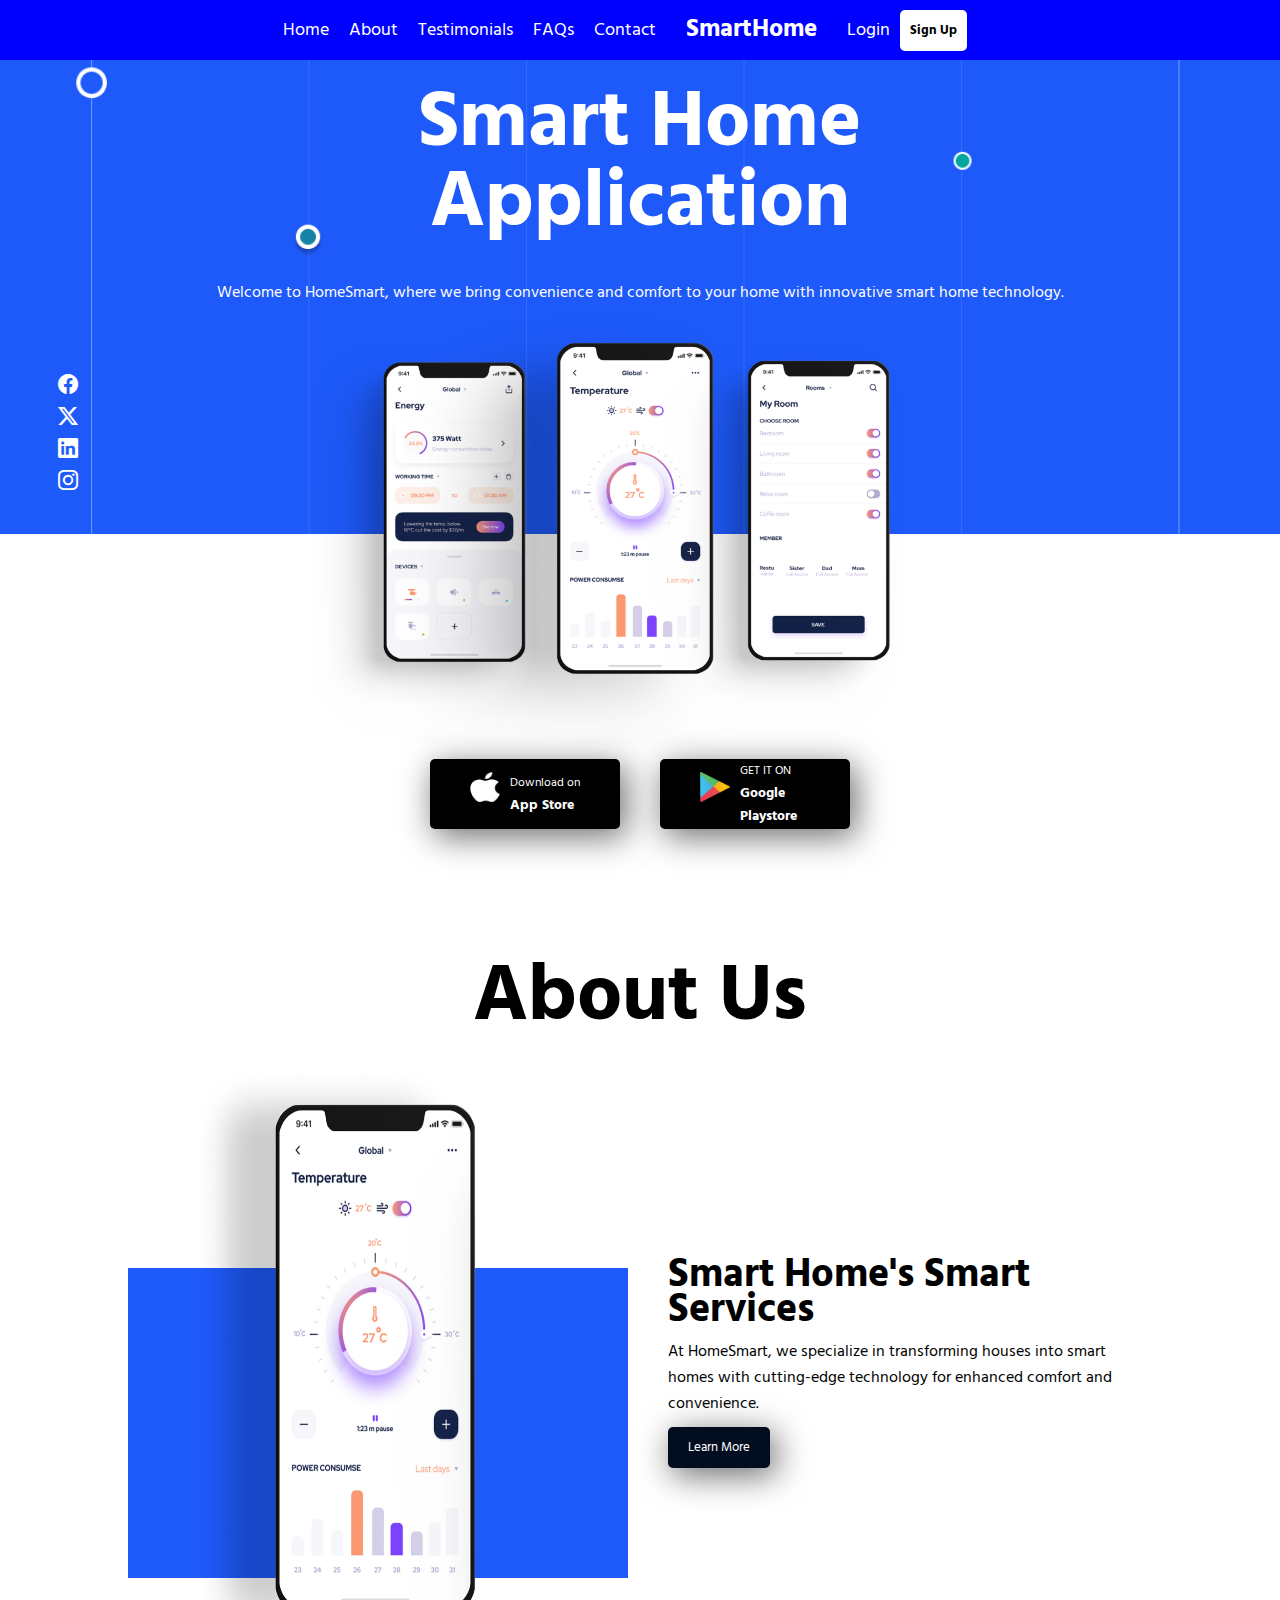
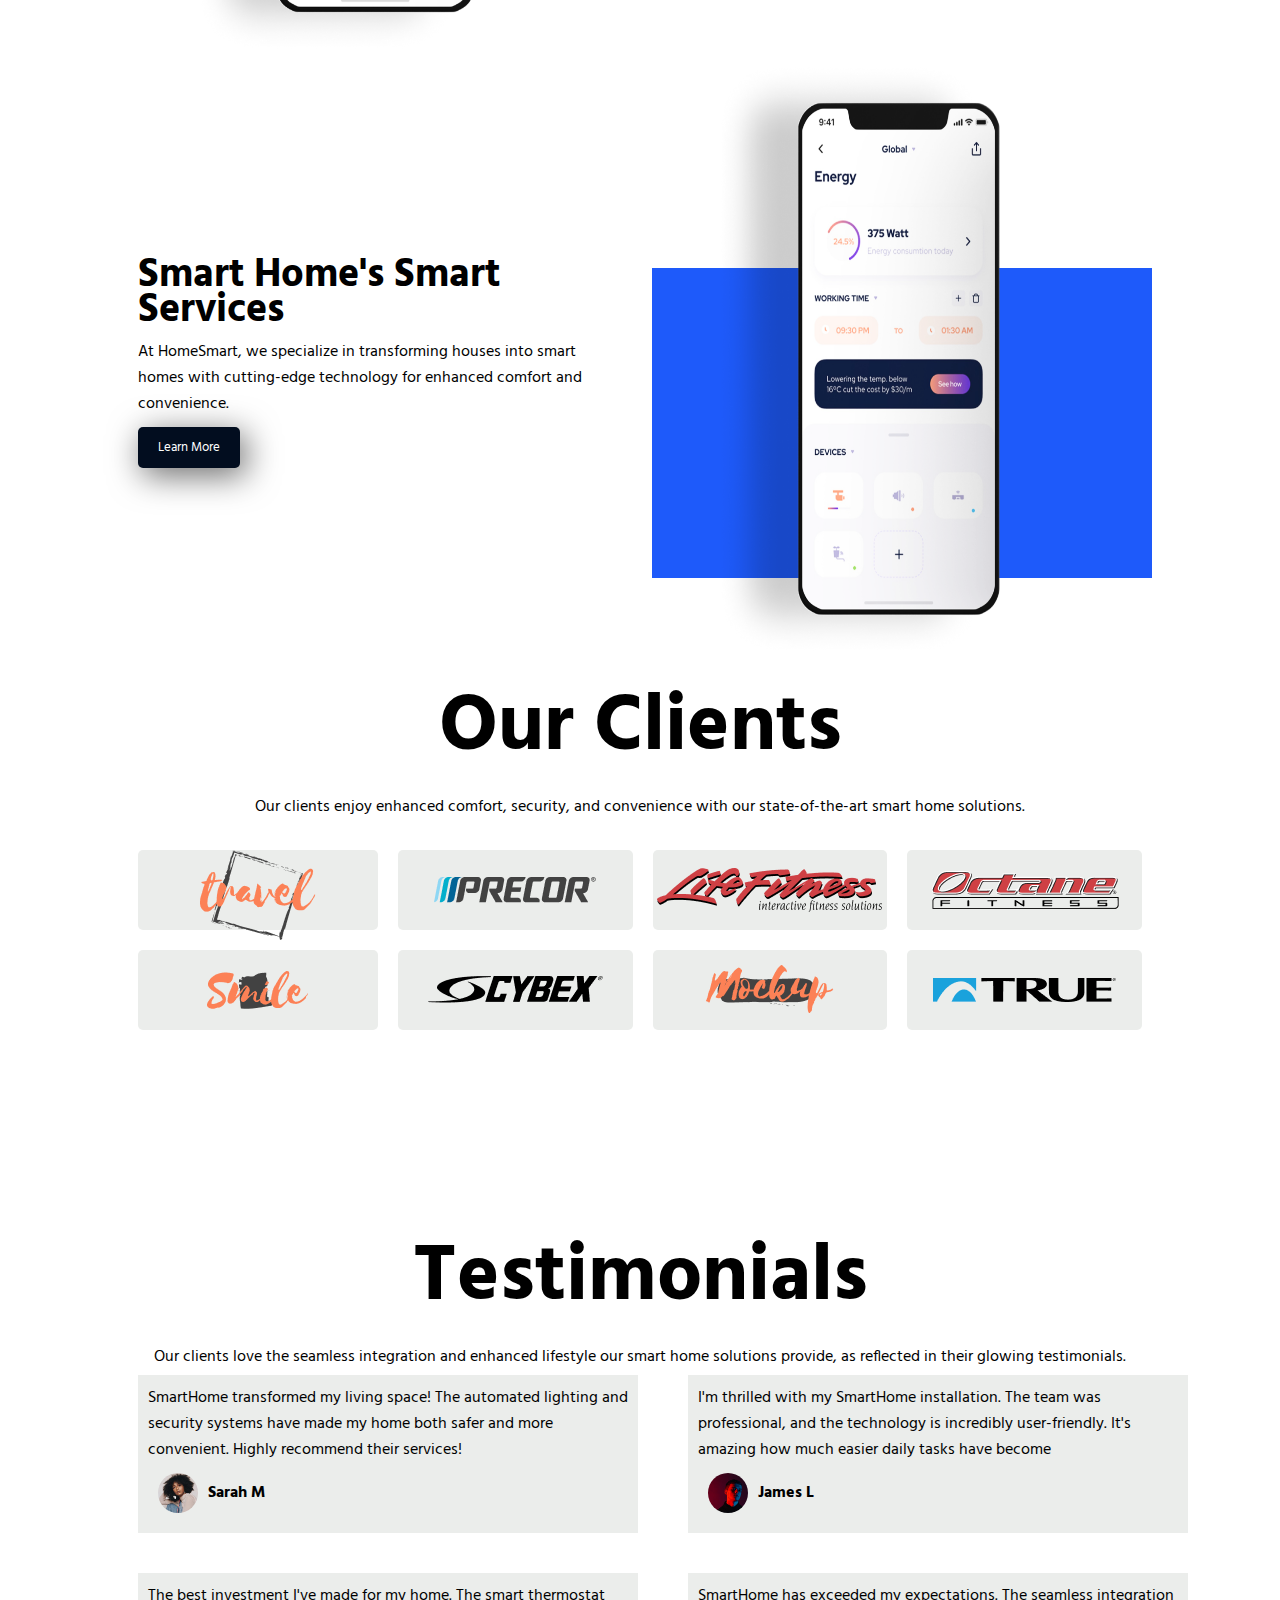
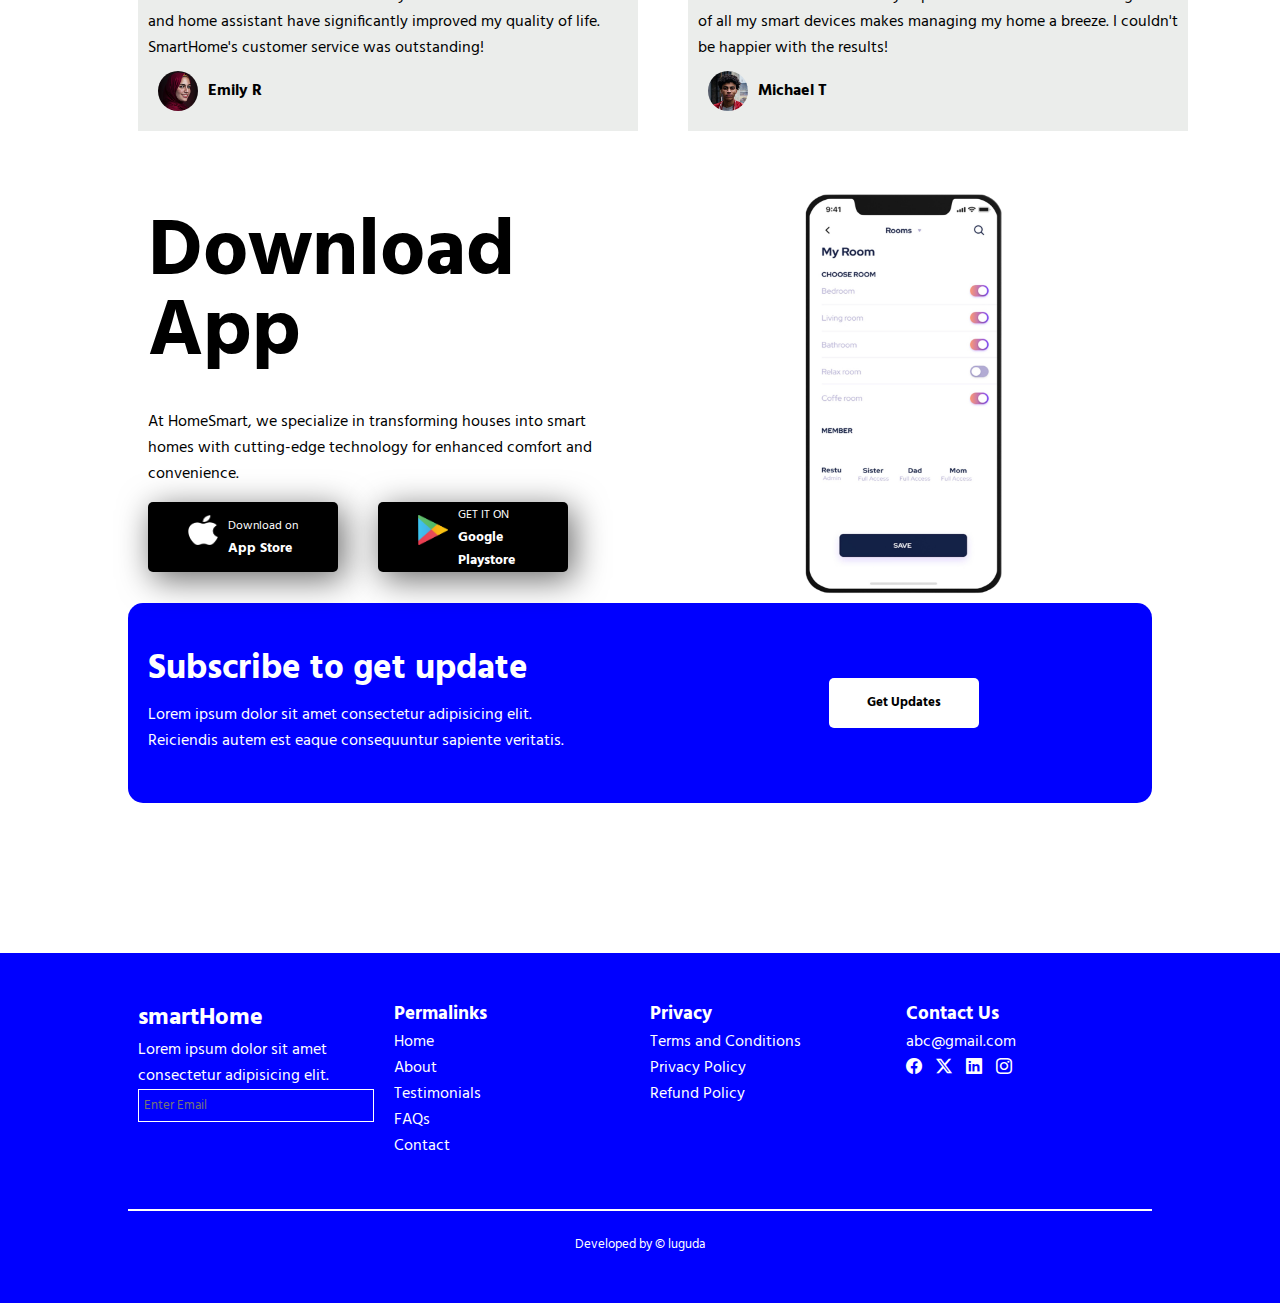
==== index.html @ dedcfe0e "A smartHome Website isn't responsive" ====
<!DOCTYPE html>
<html lang="en">
<head>
    <meta charset="UTF-8">
    <meta name="viewport" content="width=device-width, initial-scale=1.0">
    <title>smartHome</title>
    <!--CSS STYLE SHEET-->
    <link rel="stylesheet" href="styles.css">
    <!--GOOGLE FONTS-->
    <link rel="preconnect" href="https://fonts.googleapis.com">
    <link rel="preconnect" href="https://fonts.gstatic.com" crossorigin>
    <link href="https://fonts.googleapis.com/css2?family=Hind:wght@300;400;500;600;700&family=Open+Sans:ital,wght@0,300..800;1,300..800&family=Roboto:ital,wght@0,100;0,300;0,400;0,500;0,700;0,900;1,100;1,300;1,400;1,500;1,700;1,900&family=Rubik:ital,wght@0,300..900;1,300..900&display=swap" rel="stylesheet">
    <!--========== BOOSTRAP ICONS ===-->
    <link rel="stylesheet" href="https://cdn.jsdelivr.net/npm/bootstrap-icons@1.11.3/font/bootstrap-icons.min.css">
    <!-- =========== RESPONSIVE CSS STYLES =====================-->
    <link rel="stylesheet" href="responsive.css">
</head>
<body>
    <!--==================== NAVBAR =====================================-->
    <nav>
        <div class="nav-link container">
            <ul class="nav_links">
                <li><a href="#home">Home</a></li>
                <li><a href="#about">About</a></li>
                <li><a href="#testimonial">Testimonials</a></li>
                <li><a href="#">FAQs</a></li>
                <li><a href="#">Contact</a></li>
            </ul>
            <div class="logo">
                <a href="">smartHome</a>
            </div>
            <div class="nav_aside">
                <a href="">Login</a>
                <button class="btn btn_white">
                    <a href="">Sign Up</a>
                </button>
            </div>
        </div>
    </nav>

    <!--==================== HERO SECTION =====================================-->

    <section class="hero_section" id="home">
        <div class="container">
            <h1>Smart Home <span>Application</span></h1>
            <p>Welcome to HomeSmart, where we bring convenience and comfort to your home with innovative smart home technology.</p>
            <div class="hero_image">
                <img src="images/hero.png" alt="">
            </div>
            <div class="cta">
                <a href="https://www.apple.com/store" class="btn btn-primary" target="_blank">
                    <div class="logo">
                        <img src="images/Apple-logo.png" alt="">
                    </div>
                    <span>
                        <small>Download on</small>
                        <h4>App Store</h4>
                    </span>
                </a>
                <a href="https://play.google.com/store/games?hl=en&gl=US&pli=1" class="btn btn-primary">
                    <div class="logo">
                        <img src="images/google playstore.png" alt="">
                    </div>
                    <span>
                        <small>GET IT ON</small>
                        <h4>Google Playstore</h4>
                    </span>
                </a>
            </div>
            <div class="hero_socials">
                <a href="https://www.facebook.com/" target="_blank"><i class="bi bi-facebook" ></i></a>
                <a href="https://www.twitter.com/" target="_blank"><i class="bi bi-twitter-x"></i></a>
                <a href="https://www.linkedin.com/" target="_blank"><i class="bi bi-linkedin"></i></a>
                <a href="https://www.instagram.com/" target="_blank"><i class="bi bi-instagram"></i></a>
            </div>
        </div>
    </section>

    <!--==================== ABOUT US =====================================-->

    <section class="about_section" id="about">
        <div class="container">
            <h2 class="header">about us</h2>
            <div class="grid_col-2">
                <img src="images/about1.png" alt="">
                <div class="grid-content">
                    <h3 class="sub_header">Smart Home's Smart Services</h3>
                    <p>At HomeSmart, we specialize in transforming houses into smart homes with cutting-edge technology for enhanced comfort and convenience.</p>
                    <button class="btn btn_dark">
                        <a href="">Learn More</a>
                    </button>
                </div>
            </div>

            <div class="grid_col-2">
                <div class="grid-content">
                    <h3 class="sub_header">Smart Home's Smart Services</h3>
                    <p>At HomeSmart, we specialize in transforming houses into smart homes with cutting-edge technology for enhanced comfort and convenience.</p>
                    <button class="btn btn_dark">
                        <a href="">Learn More</a>
                    </button>
                </div>
                <img src="images/about2.png" alt="">
            </div>
        </div>
    </section>
    <section class="clients container">
        <h2 class="header">our clients</h2>
        <p>
            Our clients enjoy enhanced comfort, security, and convenience with our state-of-the-art smart home solutions.
        </p>
        <div class="grid-col-4">
            <div><img src="images/client1.png" alt=""></div>
            <div><img src="images/client2.png" alt=""></div>
            <div><img src="images/client3.png" alt=""></div>
            <div><img src="images/client4.png" alt=""></div>
            <div><img src="images/client5.png" alt=""></div>
            <div><img src="images/client6.png" alt=""></div>
            <div><img src="images/client7.png" alt=""></div>
            <div><img src="images/client8.png" alt=""></div>
        </div>
    </section>

    <!--==================== TESTIMONIALS =====================================-->

    <section class="testimonials container" id="testimonial">
        <h2 class="header">testimonials</h2>
        <p>Our clients love the seamless integration and enhanced lifestyle our smart home solutions provide, as reflected in their glowing testimonials.
        </p>
        <div class="grid_col-2">
            <div class="customer_testimony">
                <p>SmartHome transformed my living space! The automated lighting and security systems have made my home both safer and more convenient. Highly recommend their services!</p>
                <div class="customer_profile">
                    <img src="images/avatar1.jpg" alt="" class="avatar">
                    <p>Sarah M</p>
                </div>
            </div>
            <div class="customer_testimony">
                <p>I'm thrilled with my SmartHome installation. The team was professional, and the technology is incredibly user-friendly. It's amazing how much easier daily tasks have become</p>
                <div class="customer_profile">
                    <img src="images/avatar2.jpg" alt="" class="avatar">
                    <p>James L</p>
                </div>
            </div>
            <div class="customer_testimony">
                <p>The best investment I've made for my home. The smart thermostat and home assistant have significantly improved my quality of life. SmartHome's customer service was outstanding!</p>
                <div class="customer_profile">
                    <img src="images/avatar4.jpg" alt="" class="avatar">
                    <p>Emily R</p>
                </div>
            </div>
            <div class="customer_testimony">
                <p>SmartHome has exceeded my expectations. The seamless integration of all my smart devices makes managing my home a breeze. I couldn't be happier with the results!</p>
                <div class="customer_profile">
                    <img src="images/avatar3.jpg" alt="" class="avatar">
                    <p>Michael T</p>
                </div>
            </div>
        </div>
    </section>

    <!--==================== DOWNLOADS SECTION =====================================-->

    <section class="downloads container">
        <div class="grid_col-2">
            <div class="grid-content">
                <h3 class="header">Download App</h3>
                <p>At HomeSmart, we specialize in transforming houses into smart homes with cutting-edge technology for enhanced comfort and convenience.</p>
                <div class="cta">
                    <a href="https://www.apple.com/store" class="btn btn-primary" target="_blank">
                        <div class="logo">
                            <img src="images/Apple-logo.png" alt="">
                        </div>
                        <span>
                            <small>Download on</small>
                            <h4>App Store</h4>
                        </span>
                    </a>
                    <a href="https://play.google.com/store/games?hl=en&gl=US&pli=1" class="btn btn-primary">
                        <div class="logo">
                            <img src="images/google playstore.png" alt="">
                        </div>
                        <span>
                            <small>GET IT ON</small>
                            <h4>Google Playstore</h4>
                        </span>
                    </a>
                </div>
            </div>
            <div class="downloads_img">
                <img src="images/app3.png" alt="">
            </div>
        </div>
    </section>

    <!--==================== EMAIL SUBSCRIBE =====================================-->

    <section class="subscribe container">
        <div class="grid_col-2">
            <div class="sub_content">
                <h2 class="sub_header">Subscribe to get update</h2>
                <p>Lorem ipsum dolor sit amet consectetur adipisicing elit. Reiciendis autem est eaque consequuntur sapiente veritatis.</p>
            </div>
            <button class="btn btn_white">
                <a href="">Get Updates</a>
            </button>
        </div>
    </section>

    <!--==================== FOOTER =====================================-->

    <footer>
        <div class="footer container">
            <div class="grid_col-4">
                <div class="cols">
                    <h2>smartHome</h2>
                    <p>Lorem ipsum dolor sit amet consectetur adipisicing elit.
                    </p>
                    <input type="text" name="Email" id="email" placeholder="Enter Email">
                </div>
                <div class="cols">
                    <h3>Permalinks</h3>
                    <ul>
                        <li><a href="#home">Home</a></li>
                        <li><a href="#about">About</a></li>
                        <li><a href="#testimonial">Testimonials</a></li>
                        <li><a href="#faq">FAQs</a></li>
                        <li><a href="#">Contact</a></li>
                    </ul>
                </div>
                <div class="cols">
                    <h3>Privacy</h3>
                    <ul>
                        <li><a href="#">Terms and Conditions</a></li>
                        <li><a href="#">Privacy Policy</a></li>
                        <li><a href="#">Refund Policy</a></li>
                    </ul>
                </div>
                <div class="cols cols_4">
                    <h3>Contact Us</h3>
                    <p><a href="">abc@gmail.com</a></p>
                    <div class="socials">
                        <a href="https://www.facebook.com/" target="_blank"><i class="bi bi-facebook" ></i></a>
                        <a href="https://www.twitter.com/" target="_blank"><i class="bi bi-twitter-x"></i></a>
                        <a href="https://www.linkedin.com/" target="_blank"><i class="bi bi-linkedin"></i></a>
                        <a href="https://www.instagram.com/" target="_blank"><i class="bi bi-instagram"></i></a>
                    </div>
                </div>
            </div>
            <div class="divider"></div>
            <p id="ft"><small>Developed by &copy luguda </small></p>
        </div>

    </footer>
</body>
</html>
---- styles.css ----
*{
    padding: 0;
    margin: 0;
    box-sizing: border-box;
    font-family: "Hind", sans-serif;
}
:root{
    --primary-color: blue;
    --color-white: #fff;
    --secondary-color: #020d1f;
    --extra-color: #ebedeb;
}
a{
    text-decoration: none;
    color: #000;
}
.header{
    font-size: 80px;
    font-weight: bold;
    line-height: 80px;
    color: #000;
    text-transform: capitalize;
    padding: 25px 10px;
}
.sub_header{
    font-size: 40px;
    line-height: 35px;
}
/*============= NAVBAR STYLES ============*/
nav{
    width: 100%;
    height: 60px;
    position: fixed;
    display: flex;
    align-items: center;
    text-align: center;
    justify-content: center;
    z-index: 2;
    font-size: 18px;
    text-transform: capitalize;
    background: var(--primary-color);
}
nav a{
    color: #fff;
}
.nav-link{
    text-align: center;
    align-items: center;
    display: flex;
    margin: 10px 10px;
    justify-content: space-between;
}
.nav_links{
    display: flex;
    font-weight: 400;
}
.nav_links li{
    list-style: none;
    margin: 0px 10px;
}
.logo{
    font-size: 25px;
    font-weight: bold;
    margin-left: 20px;
}
.nav_aside{
    display: flex;
    align-items: center;
    margin: 10px 30px;
}
.container{
    width: 80%;
    margin: 0 auto;
    text-align: center;
    justify-content: center;
}

/*===============BUTTONS STYLES============*/
.btn{
    padding: 10px 10px;
    border-radius: 5px;
    border: none;
}
.btn_white{
    background: #fff;
    color: #000;
    margin: 10px 10px;
}
.btn_dark{
    background: var(--secondary-color);
    color: var(--color-white);
    box-shadow: 5px 7px 33px 1px rgba(0,0,0,0.57);
}
.btn_dark a{
    color: var(--color-white);
    margin: 10px 10px;
}
.btn_white a{
    color: #000;
    font-weight: bold;
}
.cta{
    display: flex;
    font-size: .9rem;
    margin: 0 auto;
    justify-content: center;
    gap: 20px;
    text-align: center;
    align-items: center;
}
.cta a{
    color: var(--color-white);
    display: flex;
    align-items: center;
    text-align: left;
    margin: 5px 10px;
    padding: 10px 10px;
    font-weight: normal;
}
.cta .logo img{
    width: 30px;
    height: 30px;
    margin: 5px 10px;
}
.cta .btn-primary{
    background: #000;
    box-shadow: 5px 7px 33px 1px rgba(0,0,0,0.57);
    width: 190px;
    height: 70px;
}
.btn-primary:hover{
    background: var(--secondary-color);
    transition: 0.2 ease;
}

/*=============== HERO SECTION STYLES*/
.hero_section{
    text-align: center;
    padding-top: 60px;
    background-image: url("images/header\ bg.jpg");
    background-repeat: no-repeat;
    background-position: center;
    background-size: cover;
    background-position-y: -300px;
}
.hero_section h1{
    font-size: 80px;
    font-weight: bold;
    line-height: 80px;
    color: var(--color-white);
    padding: 25px 10px;
}
.hero_section h1 span{
    display: block;
}
.hero_section p{
    color: var(--color-white);
    padding: 10px 10px;
}
.hero_image{
    width: 80%;
    margin: 0 auto;
}
.hero_image img{
    width: 80%;
}
.hero_socials{
    position: absolute;
    left: 3%;
    top: 40%;
    display: flex;
    flex-direction: column;
    padding: 10px 10px;
}
.hero_socials a i{
    font-size: 20px;
    color: var(--color-white);
    margin: 15px 10px;
}

.about_section{
    padding-top: 50px;
    text-align: center;
    justify-content: center;
}
.about_section h2{
    margin-top: 50px;
}

/*========== GRID STYLES===========*/
.grid_col-2{
    display: grid;
    grid-template-columns: repeat(2, 1fr); 
    gap: 30px;
}
.grid_col-2 img{
    width: 500px;
    height: 600px;
}
.grid-content{
    align-items: center;
    text-align: left;
    margin: auto;
    padding: 15px 10px;
}
.grid-content p{
    margin-top: 10px;
    margin-bottom: 10px;
}
.grid-col-4{
    display: grid;
    grid-template-columns: repeat(4, 2fr);
}
.grid-col-4 div{
    background: var(--extra-color);
    margin: 10px 10px;
    border-radius: 5px;
    display: flex;
    align-items: center;
    justify-content: center;
    text-align: center;
    height: 80px;
    transition: all 300ms ease;
    cursor: pointer;
}
.grid-col-4 div img{
    margin: auto;
}
/*============== OUR CUSTOMER STYLES =============*/
.clients{
    justify-content: center;
    text-align: center;
    height: 500px;
}
.clients p{
    margin-bottom: 20px;
}

.grid-col-4 div:hover{
    background: var(--color-white);
}
.customer_profile img{
    width: 40px;
    height: 40px;
    border-radius: 50%;
}
.customer_testimony{
    width: 500px;
    text-align: left;
    padding: 10px 10px;
    margin: 5px 10px;
    background: var(--extra-color);
    transition: all 300ms ease;
    cursor: pointer;
}
.customer_profile{
    display: flex;
    padding: 10px 10px;
    text-align: center;
    align-items: center;
}
.customer_profile p{
    margin-left: 10px;
    font-weight: bold;
}
.customer_testimony:hover{
    border: 1px solid var(--secondary-color);
    box-shadow: 5px 7px 33px 1px var(--secondary-color);
}
.testimonials{
    height: 600px;
    padding-top: 50px;
}
.downloads{
    height: auto;
}
.downloads .grid-content{
    text-align: left;
    justify-content: start;
    align-items: center;

}
.downloads p{
    margin: 10px 10px;
}
.downloads .cta{
    justify-content: left;
}
.downloads_img img{
    width: 200px;
    height: 400px;
    margin-top: 30px;
}
.subscribe{
    background: var(--primary-color);
    height: 200px;
    border-radius: 15px;
    color: var(--color-white);
    align-items: center;
    display: flex;
    align-items: center;
}
.sub_content{
    text-align: left;
    padding: 10px 10px;
    margin: 10px 10px;
}
.sub_content h2{
    font-size: 35px;
    margin-bottom: 15px;
}
.subscribe .btn{
    width: 150px;
    height: 50px;
    margin: auto;
}
/*================== FOOTER ====================*/
footer{
    display: flex;
    align-items: center;
    color: var(--color-white);
    height: 350px;
    margin-top: 150px;
    background: var(--primary-color);
}
footer .grid_col-4{
    display: grid;
    grid-template-columns: repeat(4, 2fr);
    justify-content: start;
}
.cols{
    display: flex;
    flex-direction: column;
    justify-content: left;
    text-align: left;
    margin: 10px 10px;
} 
.cols ul li{
    list-style-type: none;
    text-align: start;
}
.cols ul li a{
    display: flex;
    flex-direction: column;
    color: var(--color-white);
}
.cols ul li a:hover{
    text-decoration: underline;
}
.cols input{
    padding: 5px 5px;
    border: 1px solid var(--color-white);
    background: var(--primary-color);
}
.cols input:active{
    border: 1px solid var(--color-white);
}
.cols input :placeholder-shown{
    color: #000;
}
.cols_4 a{
    color: var(--color-white);
}
.cols_4 a i{
    gap: 10px;
    margin-right: 10px;
}
.divider{
    border: .5px solid var(--color-white);
    margin-top: 40px;
}
#ft{
    padding: 10px 10px;
    margin-top: 10px;
}


/*================== MEDIA QUERRIES ==============================*/
@media screen and (max-width: 990px) {
    
}
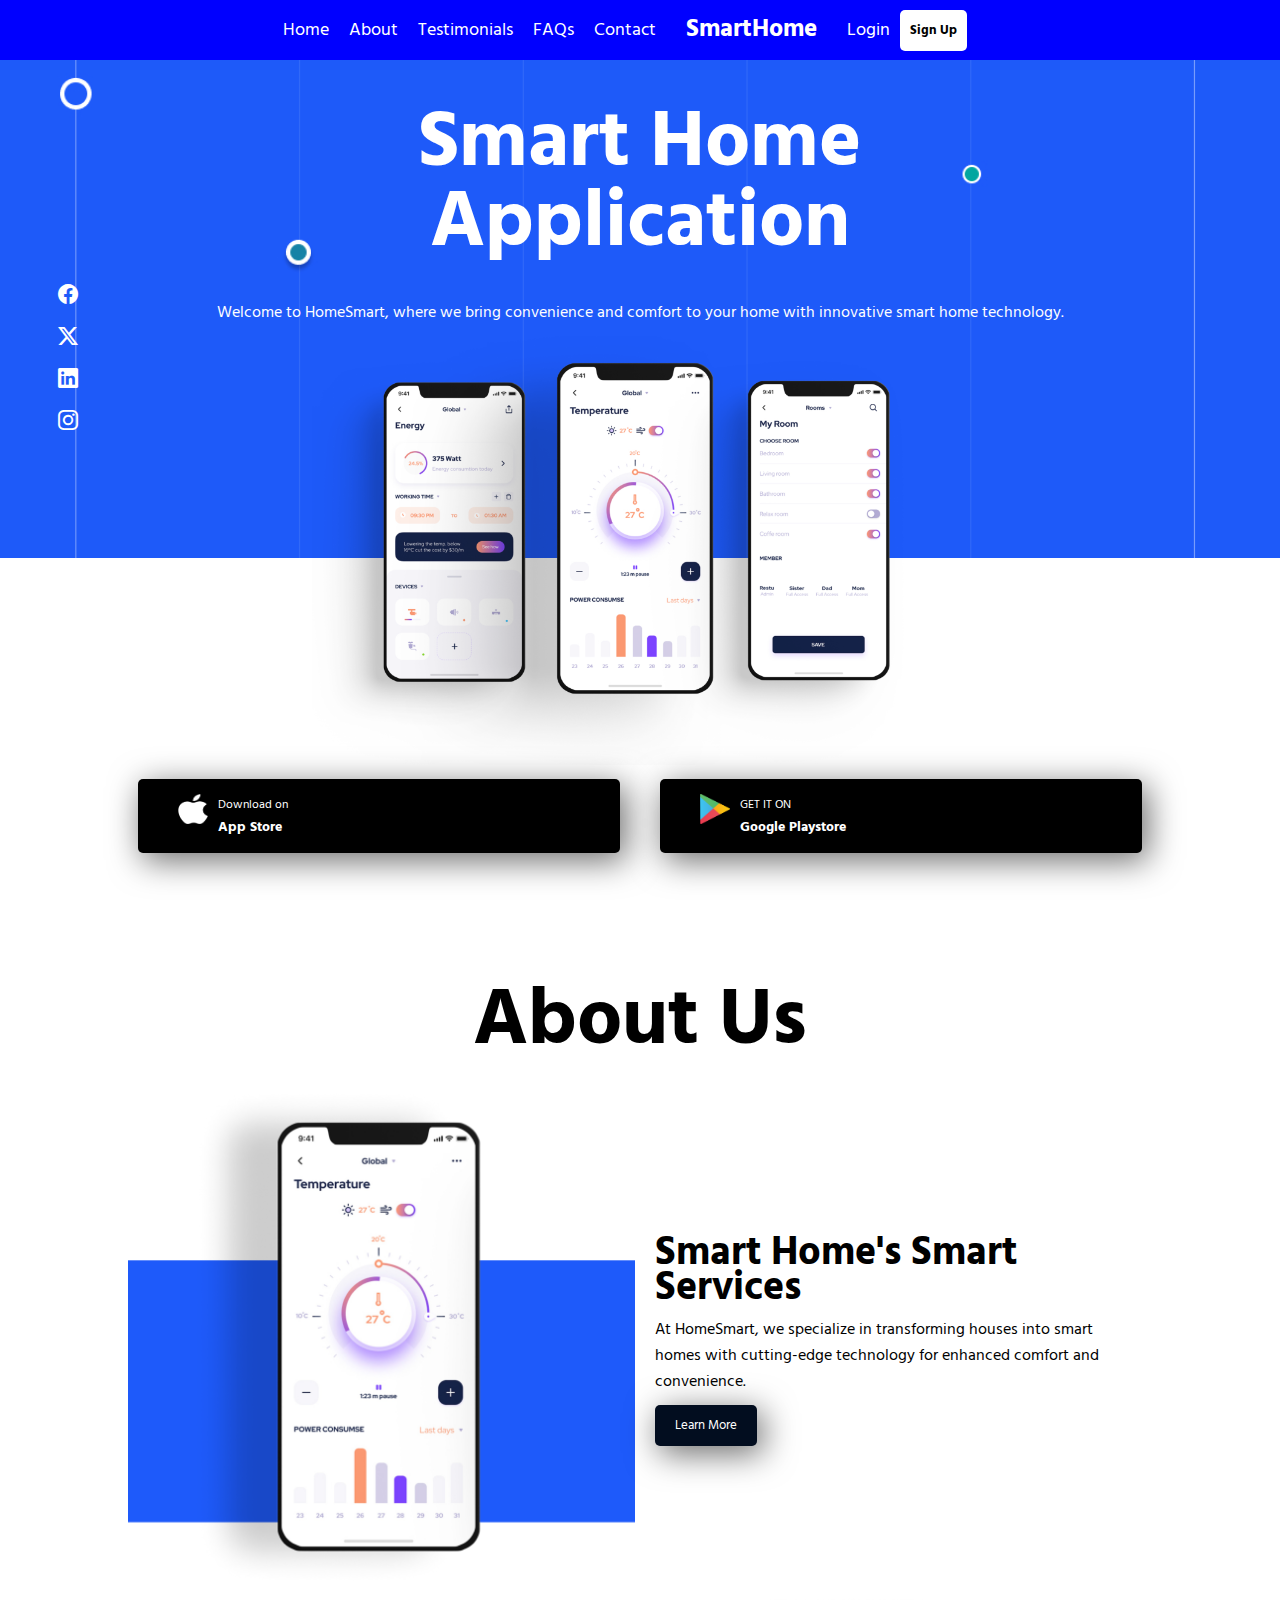
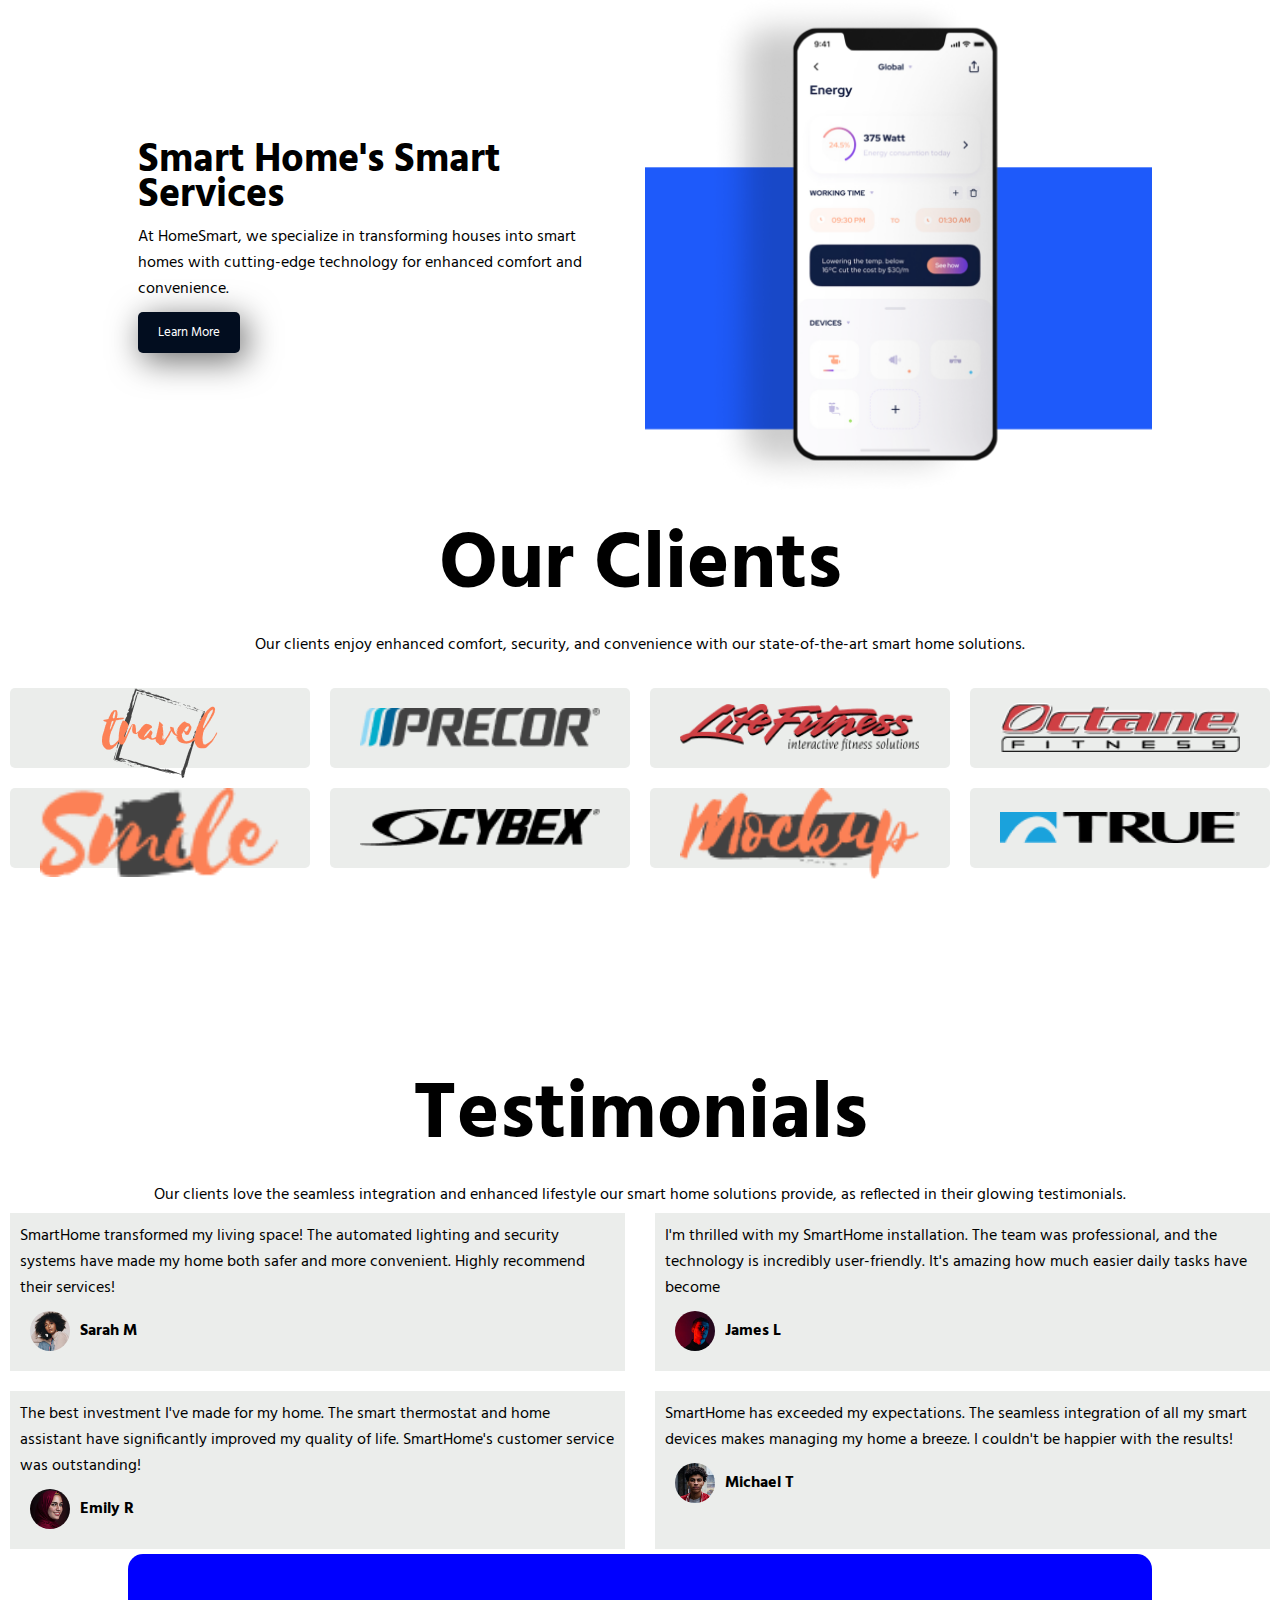
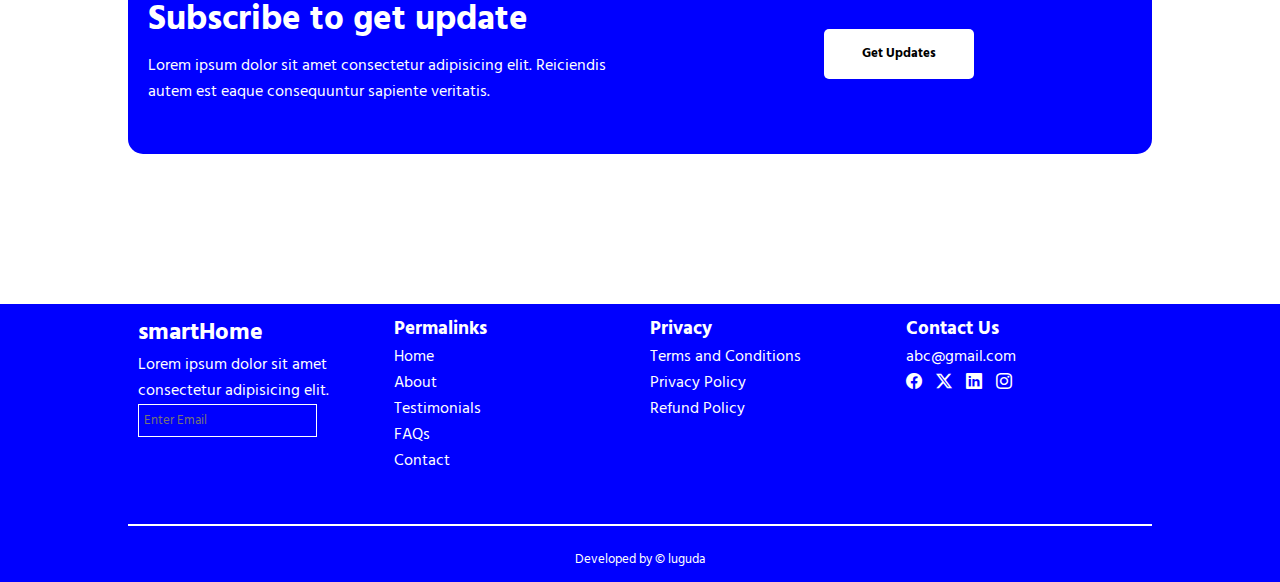
==== commit 3c32d74d: "Responsiveness Added (Phase One)" ====
--- a/index.html
+++ b/index.html
@@ -67,12 +67,13 @@
                     </span>
                 </a>
             </div>
-            <div class="hero_socials">
-                <a href="https://www.facebook.com/" target="_blank"><i class="bi bi-facebook" ></i></a>
-                <a href="https://www.twitter.com/" target="_blank"><i class="bi bi-twitter-x"></i></a>
-                <a href="https://www.linkedin.com/" target="_blank"><i class="bi bi-linkedin"></i></a>
-                <a href="https://www.instagram.com/" target="_blank"><i class="bi bi-instagram"></i></a>
-            </div>
+            
+        </div>
+        <div class="hero_socials">
+            <a href="https://www.facebook.com/" target="_blank"><i class="bi bi-facebook" ></i></a>
+            <a href="https://www.twitter.com/" target="_blank"><i class="bi bi-twitter-x"></i></a>
+            <a href="https://www.linkedin.com/" target="_blank"><i class="bi bi-linkedin"></i></a>
+            <a href="https://www.instagram.com/" target="_blank"><i class="bi bi-instagram"></i></a>
         </div>
     </section>
 
@@ -104,6 +105,9 @@
             </div>
         </div>
     </section>
+
+    <!--==================== ABOUT US =====================================-->
+
     <section class="clients container">
         <h2 class="header">our clients</h2>
         <p>
@@ -161,7 +165,7 @@
 
     <!--==================== DOWNLOADS SECTION =====================================-->
 
-    <section class="downloads container">
+    <!-- <section class="downloads container">
         <div class="grid_col-2">
             <div class="grid-content">
                 <h3 class="header">Download App</h3>
@@ -191,7 +195,7 @@
                 <img src="images/app3.png" alt="">
             </div>
         </div>
-    </section>
+    </section> -->
 
     <!--==================== EMAIL SUBSCRIBE =====================================-->
 
--- a/styles.css
+++ b/styles.css
@@ -26,7 +26,17 @@
     font-size: 40px;
     line-height: 35px;
 }
-/*============= NAVBAR STYLES ============*/
+@media screen and (max-width: 470px) {
+    .header{
+        font-size: 60px;
+    }
+    .sub_header{
+        font-size: 30px;
+    }
+}
+
+/*============================ NAVBAR STYLES ============================*/
+
 nav{
     width: 100%;
     height: 60px;
@@ -44,6 +54,7 @@
     color: #fff;
 }
 .nav-link{
+    justify-content: center;
     text-align: center;
     align-items: center;
     display: flex;
@@ -65,6 +76,7 @@
 }
 .nav_aside{
     display: flex;
+    justify-content: center;
     align-items: center;
     margin: 10px 30px;
 }
@@ -75,7 +87,26 @@
     justify-content: center;
 }
 
-/*===============BUTTONS STYLES============*/
+@media screen and (max-width: 700px) {
+    .nav-link{
+        position: absolute;
+        right: 0px;
+        top: 60px;
+        width: 100%;
+        background: var(--primary-color);
+        display: flex;
+        flex-direction: column;
+        height: 300px;
+        opacity: 0;
+    }
+    .nav_links{
+        display: flex;
+        flex-direction: column;
+    }
+}
+
+/*================================ BUTTONS STYLES ============================*/
+
 .btn{
     padding: 10px 10px;
     border-radius: 5px;
@@ -100,7 +131,8 @@
     font-weight: bold;
 }
 .cta{
-    display: flex;
+    display: grid;
+    grid-template-columns: repeat(2, 1fr);
     font-size: .9rem;
     margin: 0 auto;
     justify-content: center;
@@ -125,18 +157,20 @@
 .cta .btn-primary{
     background: #000;
     box-shadow: 5px 7px 33px 1px rgba(0,0,0,0.57);
-    width: 190px;
-    height: 70px;
+    /* width: 190px; */
+    /* height: 70px; */
 }
 .btn-primary:hover{
     background: var(--secondary-color);
     transition: 0.2 ease;
 }
 
-/*=============== HERO SECTION STYLES*/
+/*================================ HERO SECTION STYLES ============================*/
+
 .hero_section{
-    text-align: center;
-    padding-top: 60px;
+    width: 100%;
+    text-align: center;
+    padding-top: 80px;
     background-image: url("images/header\ bg.jpg");
     background-repeat: no-repeat;
     background-position: center;
@@ -167,7 +201,8 @@
 .hero_socials{
     position: absolute;
     left: 3%;
-    top: 40%;
+    top: 30%;
+    gap: 10px;
     display: flex;
     flex-direction: column;
     padding: 10px 10px;
@@ -177,6 +212,39 @@
     color: var(--color-white);
     margin: 15px 10px;
 }
+@media screen and (max-width: 800px) {
+    .hero_section h1{
+        line-height: 80px;
+    }
+    .hero_socials{
+        top: 25%;
+    }
+    .hero_section{
+        background-position-y: -200px;
+    }
+}
+
+@media screen and (max-width: 600px) {
+    .hero_socials{
+        left: 2%;
+    }
+    .hero_section{
+        background-position-y: -150px;
+    }
+    .hero_section h1{
+        font-size: 50px;
+        line-height: 50px;
+    }
+}
+@media screen and (max-width: 400px) {
+    .hero_section h1{
+        font-size: 40px;
+        line-height: 45px;
+    }
+}
+
+
+/*=========================== ABOUT US =====================================*/
 
 .about_section{
     padding-top: 50px;
@@ -187,15 +255,23 @@
     margin-top: 50px;
 }
 
-/*========== GRID STYLES===========*/
+@media screen and (max-width: 550px) {
+    .about_section .container .grid_col-2{
+        display: grid;
+        grid-template-columns: 1fr;
+    }
+}
+
+/*===================================== GRID STYLES ===================================*/
+
 .grid_col-2{
     display: grid;
     grid-template-columns: repeat(2, 1fr); 
-    gap: 30px;
+    gap: 10px;
+    margin: auto;
 }
 .grid_col-2 img{
-    width: 500px;
-    height: 600px;
+    width: 100%;
 }
 .grid-content{
     align-items: center;
@@ -215,19 +291,25 @@
     background: var(--extra-color);
     margin: 10px 10px;
     border-radius: 5px;
-    display: flex;
+    display: grid;
+    grid-template-columns: 1fr;
     align-items: center;
     justify-content: center;
     text-align: center;
     height: 80px;
     transition: all 300ms ease;
     cursor: pointer;
+    object-fit: contain;
 }
 .grid-col-4 div img{
-    margin: auto;
-}
-/*============== OUR CUSTOMER STYLES =============*/
+    width: 80%;
+    height: auto;
+    margin: auto;
+}
+
+/*============================================ OUR CUSTOMER STYLES ===================================*/
 .clients{
+    width: 100%;
     justify-content: center;
     text-align: center;
     height: 500px;
@@ -245,7 +327,6 @@
     border-radius: 50%;
 }
 .customer_testimony{
-    width: 500px;
     text-align: left;
     padding: 10px 10px;
     margin: 5px 10px;
@@ -267,30 +348,63 @@
     border: 1px solid var(--secondary-color);
     box-shadow: 5px 7px 33px 1px var(--secondary-color);
 }
+
+/*============================================ TESTIMONIALS  STYLES ===================================*/
+
 .testimonials{
-    height: 600px;
+    width: 100%;
+    height: auto;
     padding-top: 50px;
+}
+@media screen and (max-width: 600px) {
+    .testimonials .grid_col-2{
+        display: grid;
+        grid-template-columns: 1fr;
+    }
 }
 .downloads{
     height: auto;
+    width: 100%;
+    overflow: hidden;
 }
 .downloads .grid-content{
     text-align: left;
     justify-content: start;
     align-items: center;
+    margin: auto;
 
 }
 .downloads p{
     margin: 10px 10px;
+}
+.downloads .container{
+    width: 80%;
+    margin: auto;
 }
 .downloads .cta{
     justify-content: left;
 }
+.downloads_img{
+    width: 80%;
+    margin: auto;
+}
 .downloads_img img{
-    width: 200px;
-    height: 400px;
-    margin-top: 30px;
-}
+    width: 100%;
+    height: 300px;
+}
+
+@media screen and (max-width: 600px) {
+    .downloads .grid_col-2{
+        display: grid;
+        grid-template-columns: 1fr;
+    }
+    .downloads_img img{
+        height: 300px;
+        width: 60%;
+        margin: auto;
+    }
+}
+
 .subscribe{
     background: var(--primary-color);
     height: 200px;
@@ -314,23 +428,29 @@
     height: 50px;
     margin: auto;
 }
-/*================== FOOTER ====================*/
+
+
+/* ============================================ FOOTER ============================================== */
 footer{
-    display: flex;
-    align-items: center;
-    color: var(--color-white);
-    height: 350px;
+    width: 100%;
+    display: flex;
+    align-items: center;
+    color: var(--color-white);
+    height: auto;
     margin-top: 150px;
     background: var(--primary-color);
 }
+footer .container{
+    margin: auto;
+}
 footer .grid_col-4{
     display: grid;
-    grid-template-columns: repeat(4, 2fr);
+    grid-template-columns: repeat(4, 1fr);
     justify-content: start;
 }
 .cols{
-    display: flex;
-    flex-direction: column;
+    /* display: grid; */
+    /* flex-direction: column; */
     justify-content: left;
     text-align: left;
     margin: 10px 10px;
@@ -376,6 +496,10 @@
 
 
 /*================== MEDIA QUERRIES ==============================*/
-@media screen and (max-width: 990px) {
-    
+@media screen and (max-width: 650px) {
+    footer .grid_col-4{
+        display: grid;
+        grid-template-columns: 1fr;
+        justify-content: start;
+    }
 }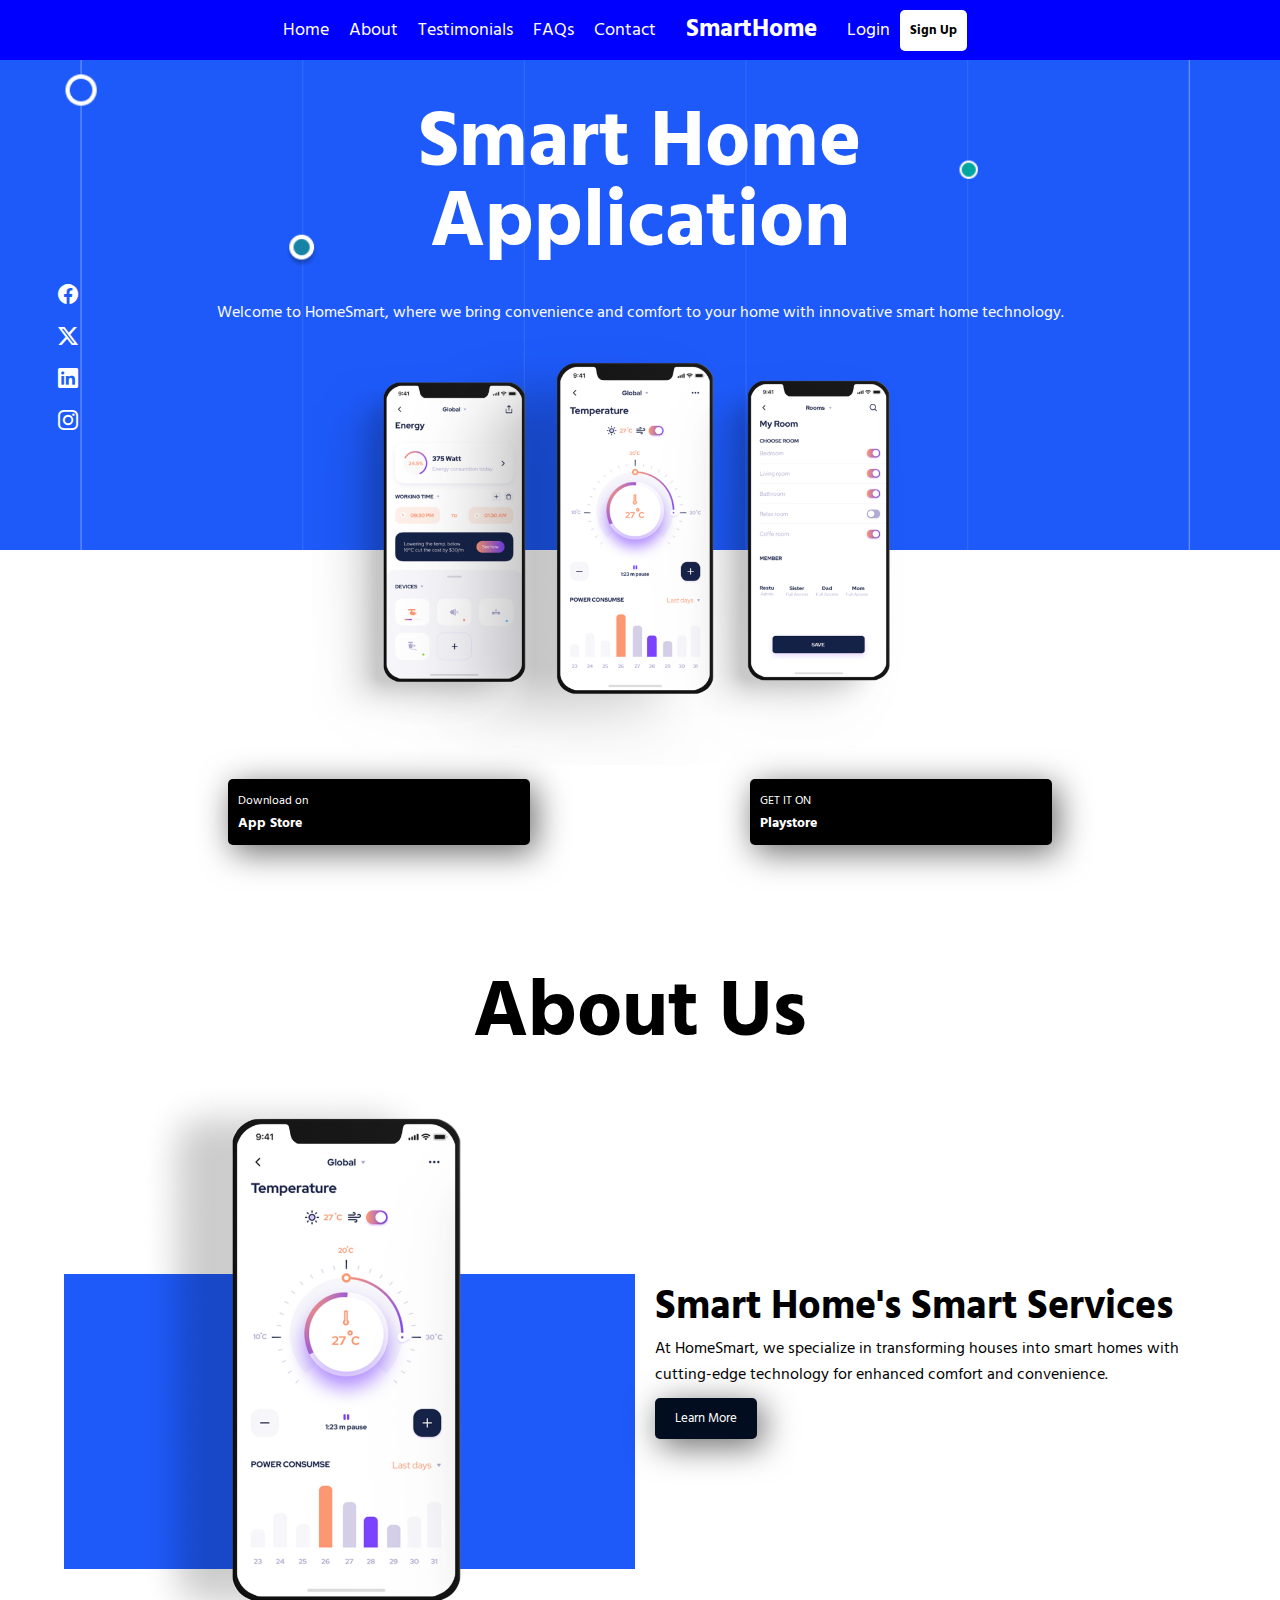
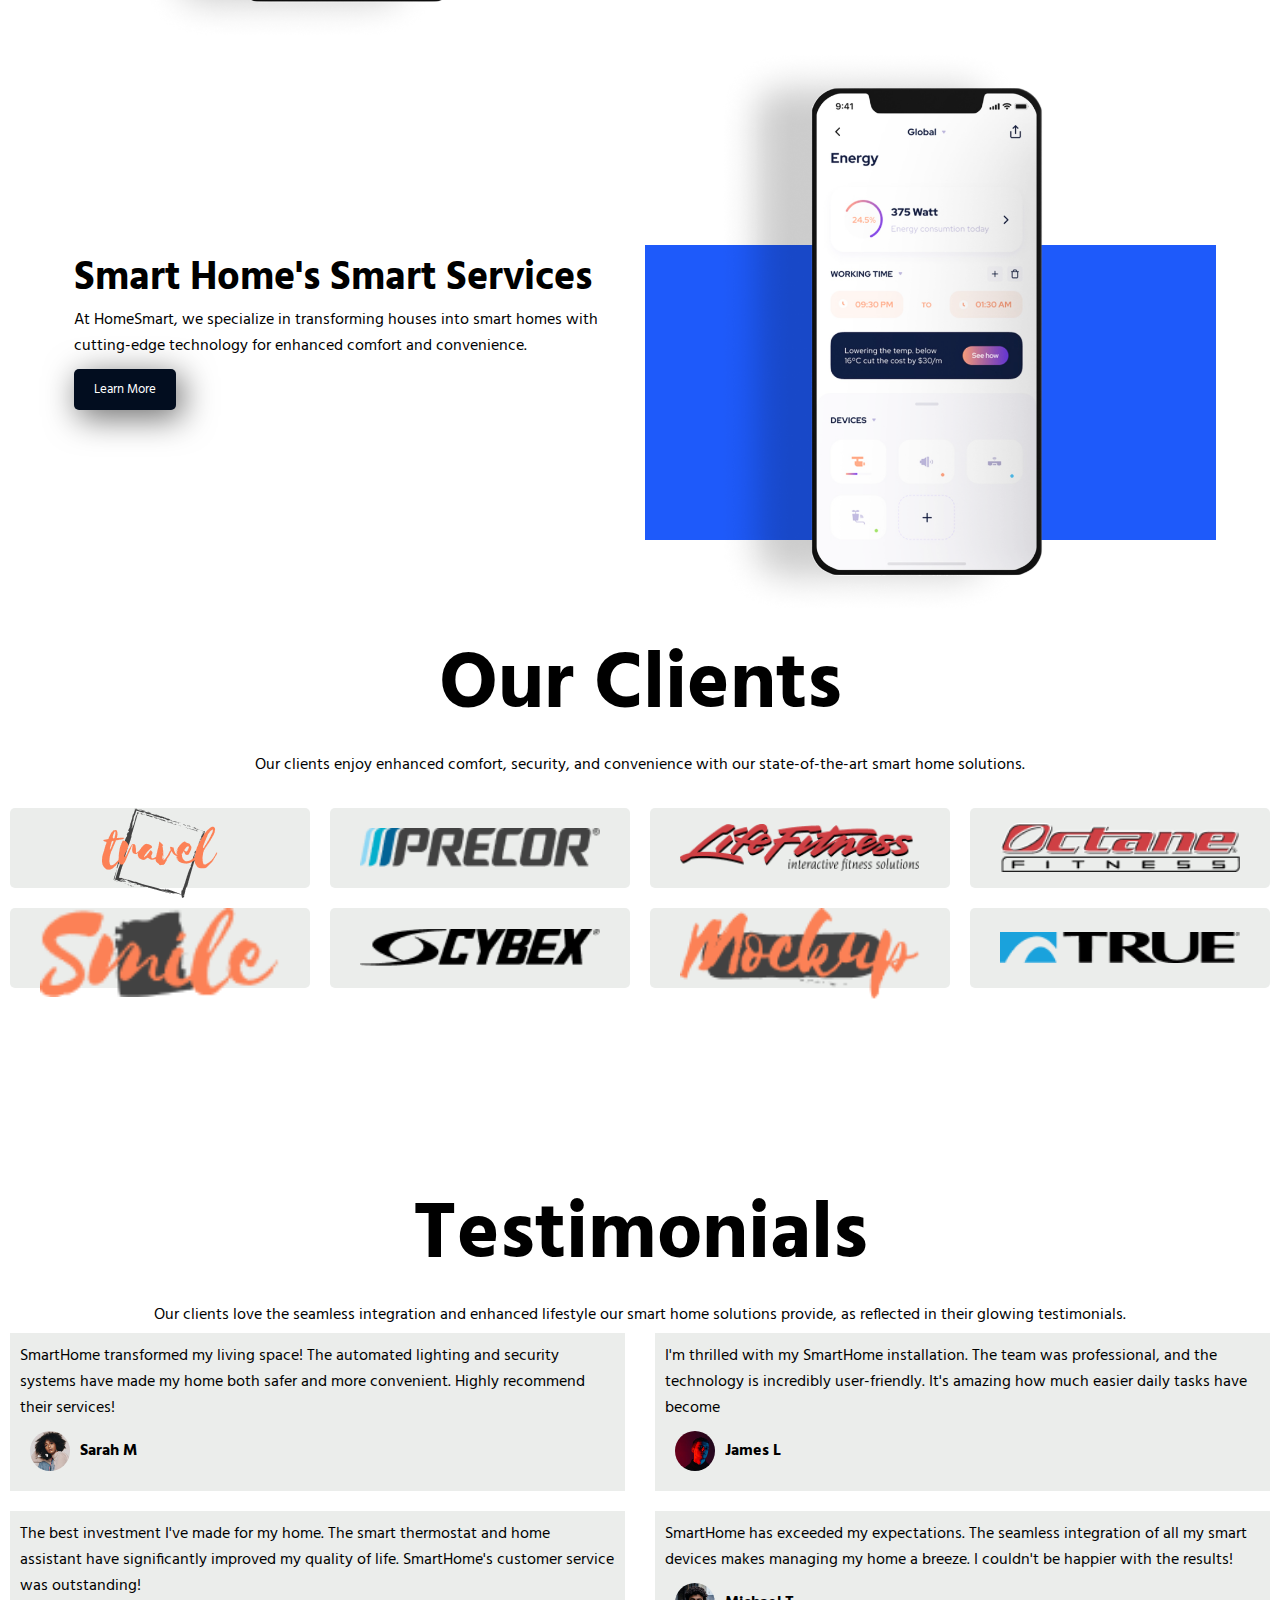
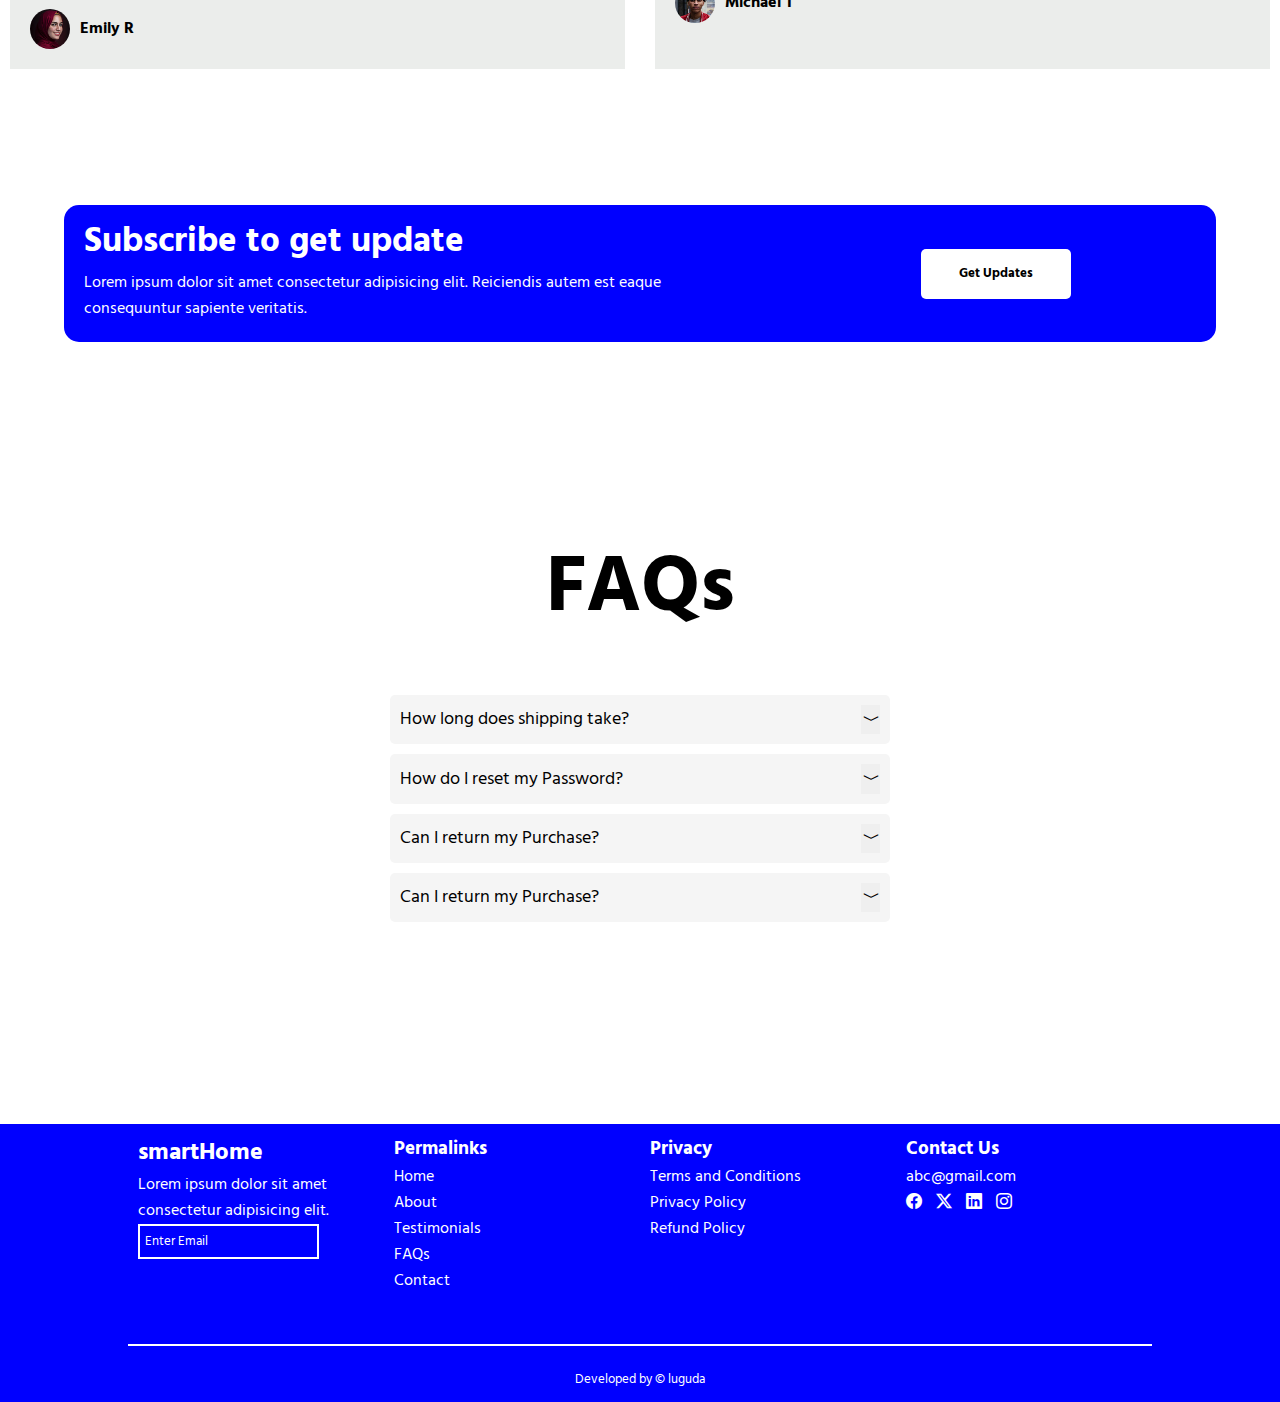
==== commit b325a48e: "Contact Form Added" ====
--- a/index.html
+++ b/index.html
@@ -23,8 +23,8 @@
                 <li><a href="#home">Home</a></li>
                 <li><a href="#about">About</a></li>
                 <li><a href="#testimonial">Testimonials</a></li>
-                <li><a href="#">FAQs</a></li>
-                <li><a href="#">Contact</a></li>
+                <li><a href="#faq">FAQs</a></li>
+                <li><a href="contacts.html">Contact</a></li>
             </ul>
             <div class="logo">
                 <a href="">smartHome</a>
@@ -49,21 +49,21 @@
             </div>
             <div class="cta">
                 <a href="https://www.apple.com/store" class="btn btn-primary" target="_blank">
-                    <div class="logo">
-                        <img src="images/Apple-logo.png" alt="">
-                    </div>
+                    <!-- <div class="logo">
+                        <i class="bi bi-apple"></i> 
+                    </div> -->
                     <span>
-                        <small>Download on</small>
+                        <small> Download on</small>
                         <h4>App Store</h4>
                     </span>
                 </a>
                 <a href="https://play.google.com/store/games?hl=en&gl=US&pli=1" class="btn btn-primary">
-                    <div class="logo">
-                        <img src="images/google playstore.png" alt="">
-                    </div>
+                    <!-- <div class="logo">
+                        <i class="bi bi-google-play"></i> 
+                    </div> -->
                     <span>
                         <small>GET IT ON</small>
-                        <h4>Google Playstore</h4>
+                        <h4>Playstore</h4>
                     </span>
                 </a>
             </div>
@@ -211,6 +211,80 @@
         </div>
     </section>
 
+    <div class="faqs" id="faq">
+        <h2 class="header">FAQs</h2>
+        <div class="line"></div>
+        <div class="questions">
+            <div class="center-sections">
+                
+                <article class="question">
+                    <div class="question-title">
+                        <p>How long does shipping take?</p>
+                        <button type="button" class="question-btn">
+                            <i class="bi bi-chevron-compact-down plus-icon"></i>
+                                
+                            <i class="bi bi-chevron-compact-up minus-icon"></i>
+                        </button>
+                    </div>
+    
+                    
+                    <div class="question-text">
+                        <p>Lorem ipsum dolor sit amet consectetur adipisicing elit. Corrupti ad soluta accusamus iusto eaque ipsum eius itaque esse cum molestiae.</p>
+                    </div>
+                </article>
+                
+    
+                <article class="question">
+                    <div class="question-title">
+                        <p>How do I reset my Password?</p>
+                            <button type="button" class="question-btn">
+                                <i class="bi bi-chevron-compact-down plus-icon"></i>
+                                
+                                <i class="bi bi-chevron-compact-up minus-icon"></i>
+                            </button>
+                    </div>
+                
+                   
+                    <div class="question-text">
+                     <p>Lorem ipsum dolor sit amet consectetur adipisicing elit. Corrupti ad soluta accusamus iusto eaque ipsum eius itaque esse cum molestiae.</p>
+                    </div>
+                </article>
+    
+                <article class="question">
+                    <div class="question-title">
+                        <p>Can I return my Purchase?</p>
+                        <button type="button" class="question-btn">
+                            <i class="bi bi-chevron-compact-down plus-icon"></i>
+                                
+                            <i class="bi bi-chevron-compact-up minus-icon"></i>
+                        </button>
+                    </div>
+    
+                    <div class="question-text">
+                        <p>Lorem ipsum dolor sit amet consectetur adipisicing elit. Corrupti ad soluta accusamus iusto eaque ipsum eius itaque esse cum molestiae.</p>
+                    </div>
+                </article>
+       
+                <article class="question">
+                <div class="question-title">
+                 <p>Can I return my Purchase?</p>
+                    <button type="button" class="question-btn">
+                        <i class="bi bi-chevron-compact-down plus-icon"></i>
+                        
+                        <i class="bi bi-chevron-compact-up minus-icon"></i>
+                        </button>
+                </div>
+                                
+               <!--Questions text-->
+                <div class="question-text">
+                    <p>Lorem ipsum dolor sit amet consectetur adipisicing elit. Corrupti ad soluta accusamus iusto eaque ipsum eius itaque esse cum molestiae.</p>
+                </div>
+                </article>
+                <!--end asked questions-->
+            </div>
+    </div>
+    </div>
+
     <!--==================== FOOTER =====================================-->
 
     <footer>
@@ -229,7 +303,7 @@
                         <li><a href="#about">About</a></li>
                         <li><a href="#testimonial">Testimonials</a></li>
                         <li><a href="#faq">FAQs</a></li>
-                        <li><a href="#">Contact</a></li>
+                        <li><a href="contacts.html">Contact</a></li>
                     </ul>
                 </div>
                 <div class="cols">
@@ -256,5 +330,6 @@
         </div>
 
     </footer>
+    <script src="app.js"></script>
 </body>
 </html>--- a/styles.css
+++ b/styles.css
@@ -29,6 +29,14 @@
 @media screen and (max-width: 470px) {
     .header{
         font-size: 60px;
+    }
+    .sub_header{
+        font-size: 30px;
+    }
+}
+@media screen and (max-width: 350px) {
+    .header{
+        font-size: 50px;
     }
     .sub_header{
         font-size: 30px;
@@ -110,6 +118,8 @@
 .btn{
     padding: 10px 10px;
     border-radius: 5px;
+    /* width: 300px; */
+    margin: auto;
     border: none;
 }
 .btn_white{
@@ -144,25 +154,46 @@
     color: var(--color-white);
     display: flex;
     align-items: center;
+    justify-content: space-between;
+    width: 60%;
     text-align: left;
-    margin: 5px 10px;
+    margin: 5px auto;
     padding: 10px 10px;
     font-weight: normal;
 }
-.cta .logo img{
+/* .cta .logo{
     width: 30px;
     height: 30px;
     margin: 5px 10px;
-}
+} */
 .cta .btn-primary{
     background: #000;
     box-shadow: 5px 7px 33px 1px rgba(0,0,0,0.57);
-    /* width: 190px; */
-    /* height: 70px; */
 }
 .btn-primary:hover{
     background: var(--secondary-color);
     transition: 0.2 ease;
+}
+
+@media screen and (max-width: 580px) {
+    .cta .logo{
+        width: 20px;
+        height: 20px;
+        margin-right: 5px;
+    }
+    .cta{
+        font-size: .5rem;
+    }
+}
+@media screen and (max-width: 427px) {
+    .cta .logo img{
+        width: 15px;
+        height: 15px;
+        margin: 5px 10px;
+    }
+    .cta{
+        font-size: .5rem;
+    }
 }
 
 /*================================ HERO SECTION STYLES ============================*/
@@ -251,6 +282,9 @@
     text-align: center;
     justify-content: center;
 }
+.about_section .container{
+    width: 90%;
+}
 .about_section h2{
     margin-top: 50px;
 }
@@ -406,13 +440,23 @@
 }
 
 .subscribe{
+    height: 400px;
+    display: grid;
+    grid-template-columns: repeat(2, 1fr);
+    width: 100%;
+    color: var(--color-white);
+    align-items: center;
+    display: flex;
+    justify-content: center;
+}
+.subscribe .grid_col-2{
+    display: grid;
+    align-items: center;
+    width: 90%;
+    margin: auto;
+    grid-template-columns: 60% 40%;
     background: var(--primary-color);
-    height: 200px;
     border-radius: 15px;
-    color: var(--color-white);
-    align-items: center;
-    display: flex;
-    align-items: center;
 }
 .sub_content{
     text-align: left;
@@ -421,13 +465,139 @@
 }
 .sub_content h2{
     font-size: 35px;
-    margin-bottom: 15px;
+    margin-bottom: 10px;
 }
 .subscribe .btn{
+    margin-bottom: 10px;
     width: 150px;
     height: 50px;
     margin: auto;
 }
+@media screen and (max-width: 650px) {
+    .subscribe .grid_col-2{
+        display: grid;
+        height: 230px;
+        grid-template-columns: 1fr;
+    }
+}
+@media screen and (max-width: 530px) {
+    .subscribe .grid_col-2{
+        display: grid;
+        height: 300px;
+        grid-template-columns: 1fr;
+    }
+    .sub_content h2{
+        font-size: 30px;
+        margin-bottom: 10px;
+    }
+}
+
+/*============================ FAQS SECTION =====================================*/
+.faqs{
+    width: 100%;
+    display: flex;
+    flex-direction: column;
+    align-items: center;
+    justify-content: center;
+    height: 500px;
+  }
+  .faqs h2{
+    margin: 10px auto;
+  }
+  .faqs .line{
+    margin: 10px auto;
+  }
+  .questions {
+    text-align: center;
+    align-items: center;
+    justify-content: center;
+  }
+  
+  .title {
+    font-size: 24px;
+    font-weight: 700;
+    padding: 10px 10px;
+    font-family: 'Dancing Script', cursive;
+  }
+  
+  .center-sections {
+    justify-content: center;
+    text-align: left;
+    align-items: center;
+  }
+  
+  .question {
+    font-family: 'Ubuntu', sans-serif;
+    font-size: 18px;
+    background: whitesmoke;
+    height: auto;
+    width: 500px;
+    margin: 10px;
+    padding: 10px;
+    border-radius: 5px;
+  }
+  
+  .question-title {
+    display: flex;
+    justify-content: space-between;
+    align-items: center;
+  }
+  
+  .question-btn i{
+    border: none;
+    font-size: 18px;
+  }
+  
+  .question-title .minus-icon .plus-icon{
+    font-size: 10px;
+    cursor: pointer;
+    border: none;
+    display: flex;
+    margin: 2px 0px;
+  }
+  
+  .question-text {
+    font-size: 18px;
+    font-weight: 300;
+  }
+  
+  .question-text p {
+    border-top: 1px solid black;
+    margin: 10px 0;
+  }
+  button{
+    padding: 0.1px 0.5px;
+    border: none;
+  }
+  
+  /* hide text*/
+  .question-text{
+    display: none;
+  }
+  .show-text .question-text{
+    display: block;
+  }
+  .question-btn .minus-icon{
+    display: none;
+  }
+  .show-text .minus-icon{
+    display: inline-block;
+  }
+  .show-text .plus-icon{
+    display: none;
+  }
+  
+  @media only screen and (max-width: 540px) {
+    .question{
+      width: 400px;
+    }
+  }
+  @media only screen and (max-width: 415px) {
+    .question{
+      width: 300px;
+    }
+  }
+  /*===========================FAQS ENDS HERE ============================*/
 
 
 /* ============================================ FOOTER ============================================== */
@@ -449,8 +619,6 @@
     justify-content: start;
 }
 .cols{
-    /* display: grid; */
-    /* flex-direction: column; */
     justify-content: left;
     text-align: left;
     margin: 10px 10px;
@@ -469,8 +637,11 @@
 }
 .cols input{
     padding: 5px 5px;
-    border: 1px solid var(--color-white);
+    border: 2px solid var(--color-white);
     background: var(--primary-color);
+}
+.cols input::placeholder{
+    color: var(--color-white);
 }
 .cols input:active{
     border: 1px solid var(--color-white);
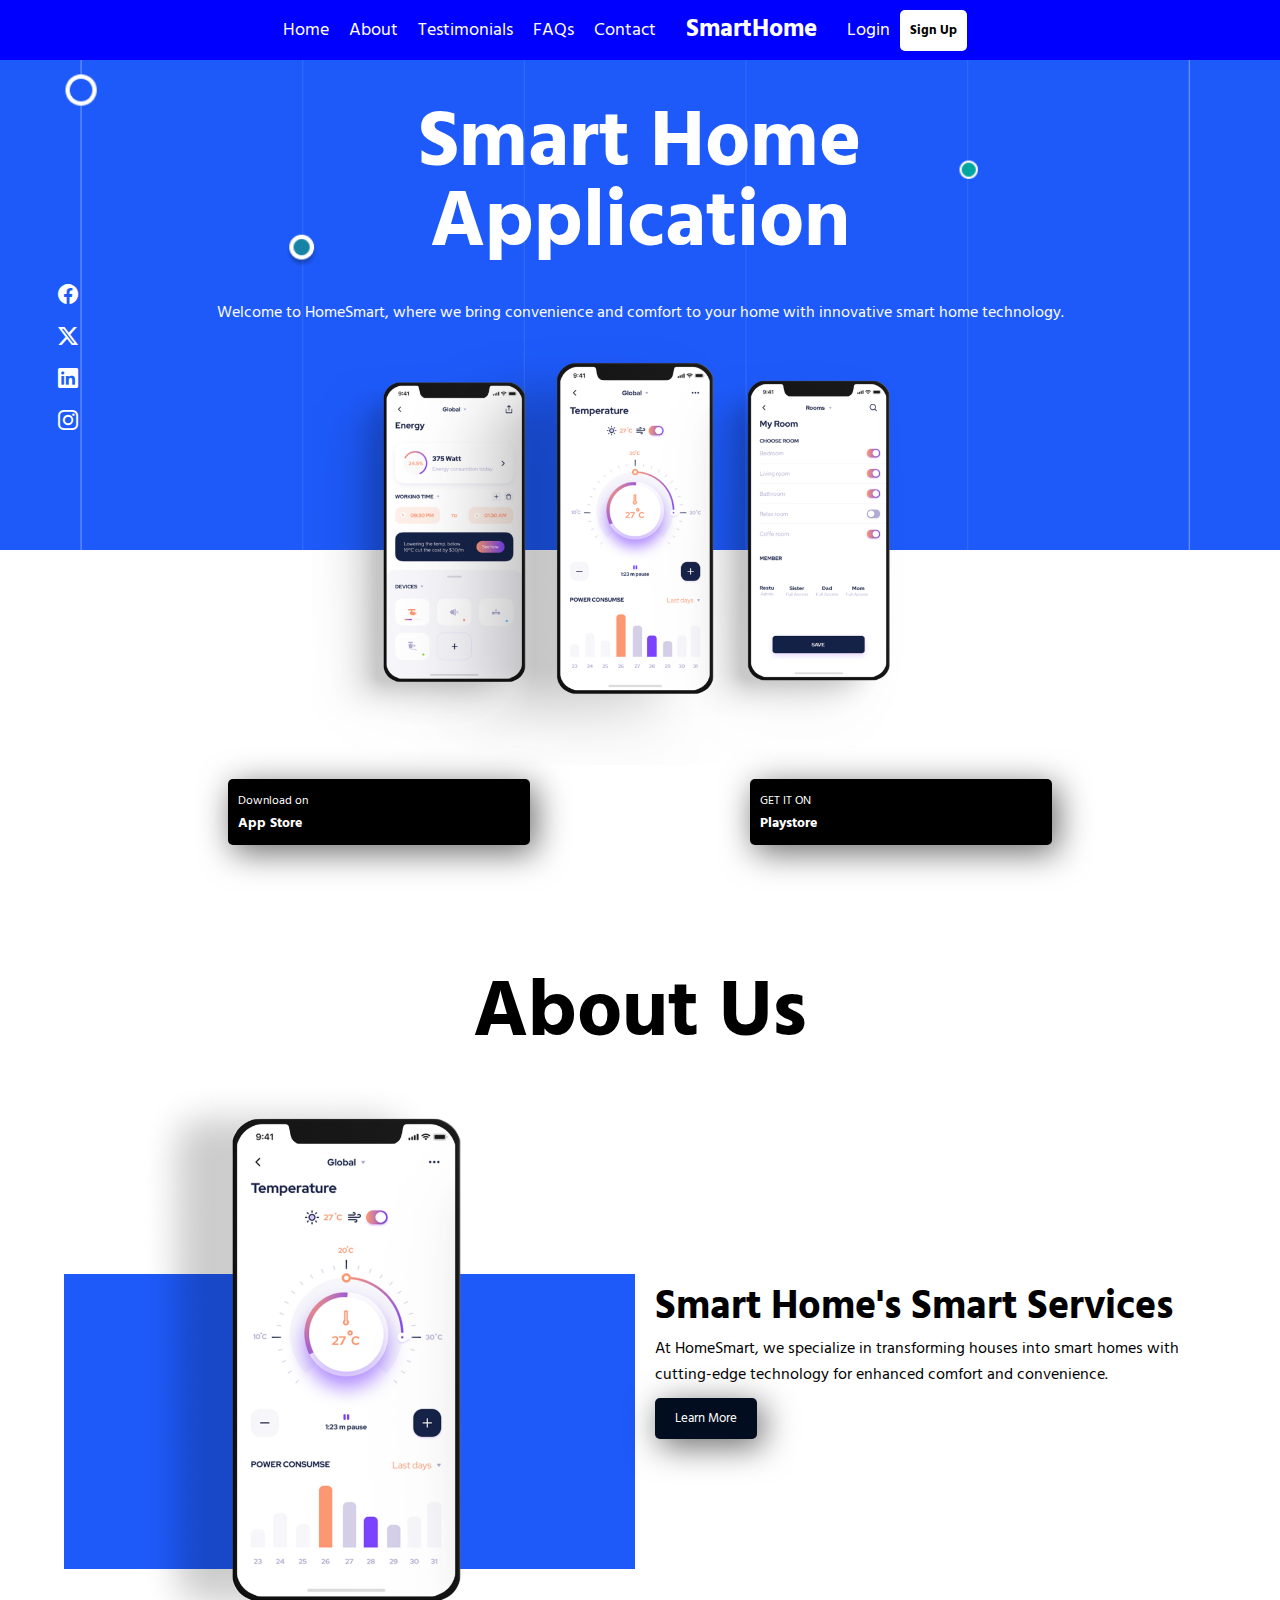
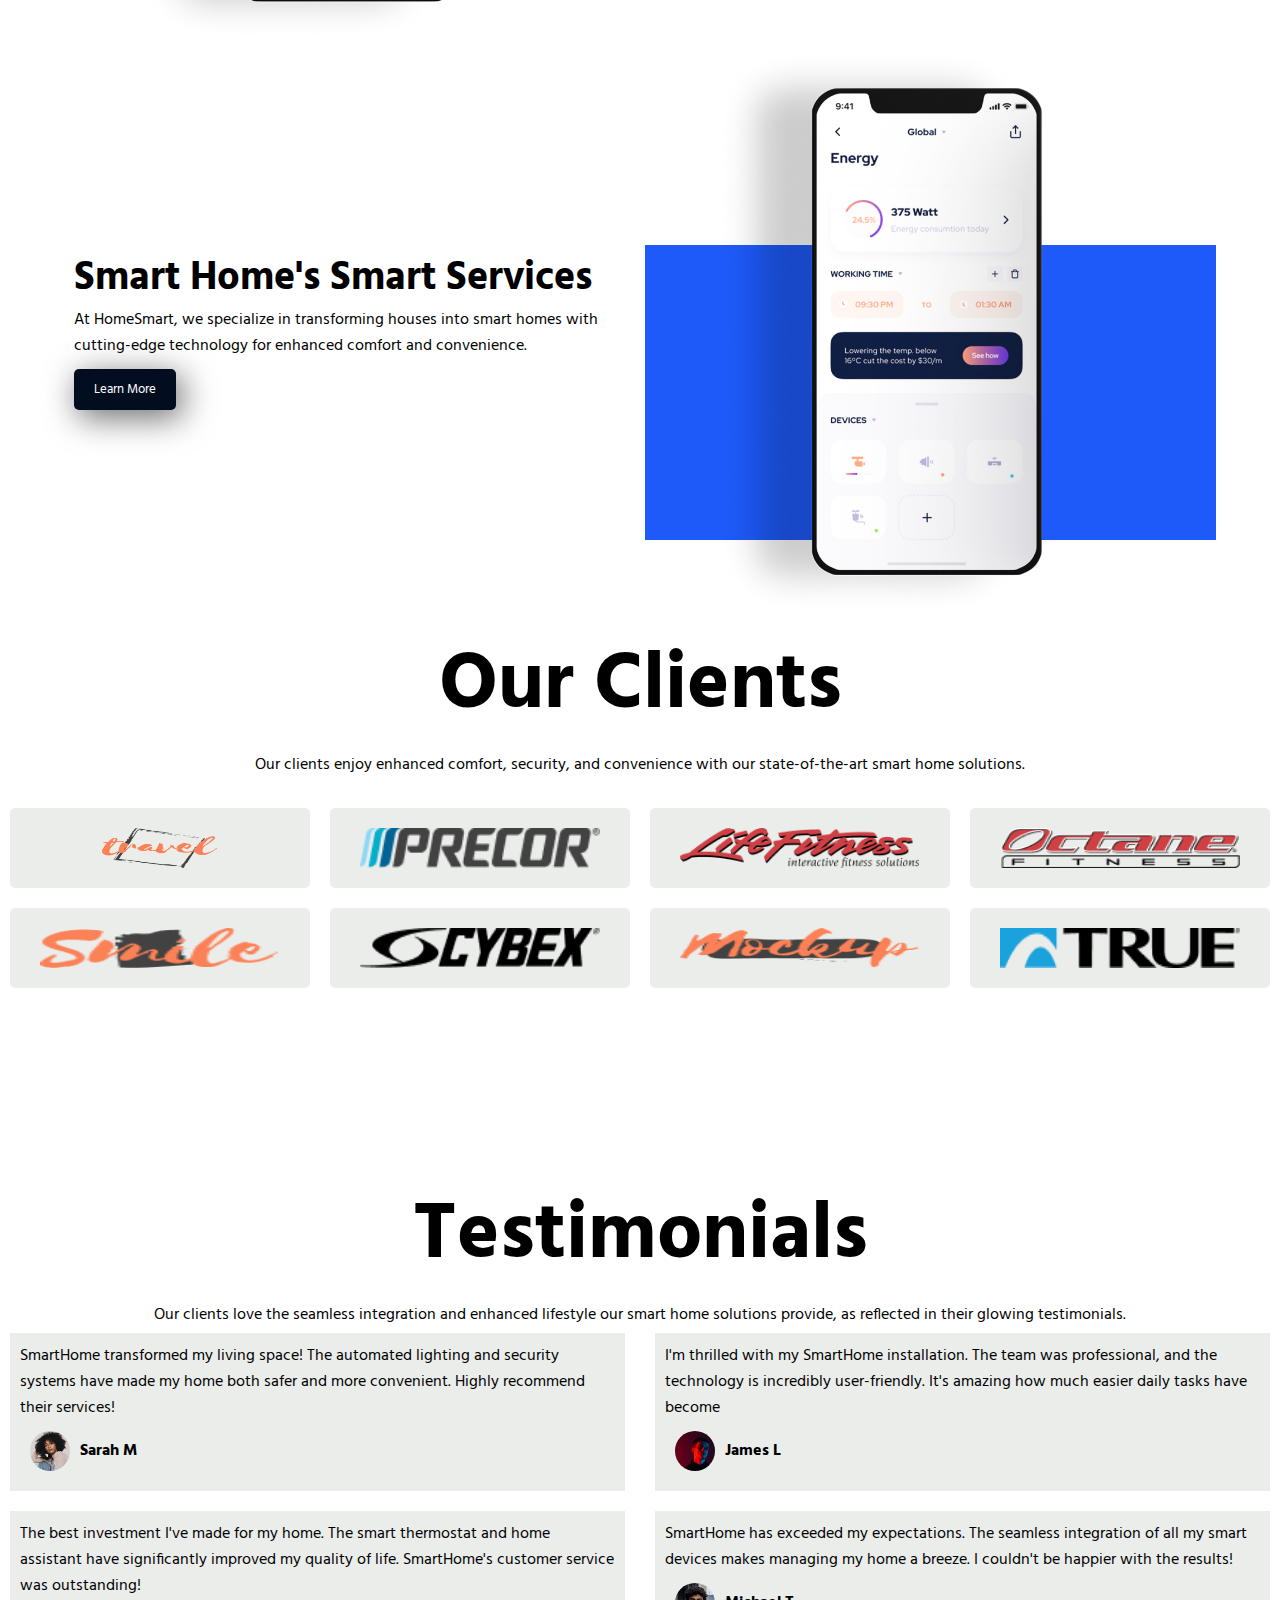
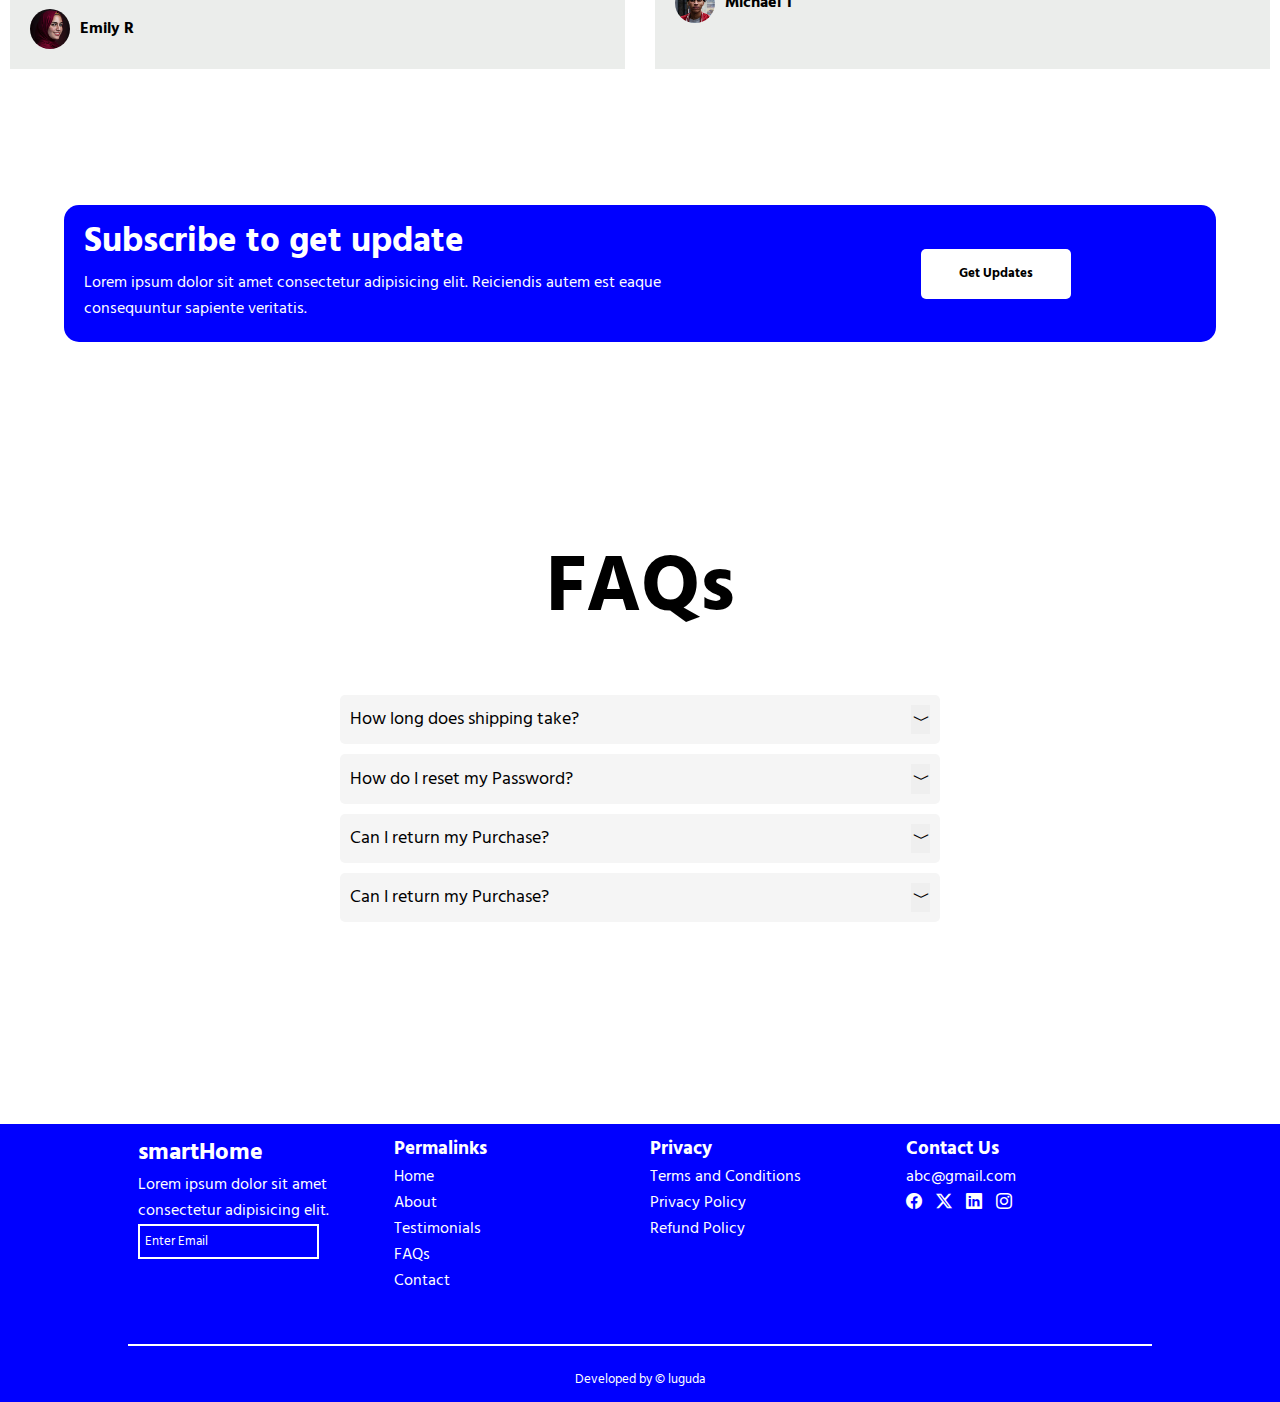
==== commit 5c9671d9: "Navbar Updated" ====
--- a/index.html
+++ b/index.html
@@ -4,30 +4,37 @@
     <meta charset="UTF-8">
     <meta name="viewport" content="width=device-width, initial-scale=1.0">
     <title>smartHome</title>
-    <!--CSS STYLE SHEET-->
+    <!--===================== CSS STYLE SHEET =========================-->
     <link rel="stylesheet" href="styles.css">
-    <!--GOOGLE FONTS-->
+    <!--============== GOOGLE FONTS ====================-->
     <link rel="preconnect" href="https://fonts.googleapis.com">
     <link rel="preconnect" href="https://fonts.gstatic.com" crossorigin>
     <link href="https://fonts.googleapis.com/css2?family=Hind:wght@300;400;500;600;700&family=Open+Sans:ital,wght@0,300..800;1,300..800&family=Roboto:ital,wght@0,100;0,300;0,400;0,500;0,700;0,900;1,100;1,300;1,400;1,500;1,700;1,900&family=Rubik:ital,wght@0,300..900;1,300..900&display=swap" rel="stylesheet">
-    <!--========== BOOSTRAP ICONS ===-->
+    <!--========== BOOSTRAP ICONS ==============-->
     <link rel="stylesheet" href="https://cdn.jsdelivr.net/npm/bootstrap-icons@1.11.3/font/bootstrap-icons.min.css">
     <!-- =========== RESPONSIVE CSS STYLES =====================-->
-    <link rel="stylesheet" href="responsive.css">
+    <!-- <link rel="stylesheet" href="responsive.css"> -->
 </head>
 <body>
-    <!--==================== NAVBAR =====================================-->
+    <!--======================= NAVBAR =====================================-->
+
     <nav>
+        <div class="togle-menu">
+            <div class="logos">smartHome</div>
+            <div class="toggle-btn">
+                <i class="bi bi-list"></i>
+            </div>
+        </div>
         <div class="nav-link container">
             <ul class="nav_links">
-                <li><a href="#home">Home</a></li>
-                <li><a href="#about">About</a></li>
-                <li><a href="#testimonial">Testimonials</a></li>
-                <li><a href="#faq">FAQs</a></li>
+                <li><a href="index.html#home">Home</a></li>
+                <li><a href="index.html#about">About</a></li>
+                <li><a href="index.html#testimonial">Testimonials</a></li>
+                <li><a href="index.html#faq">FAQs</a></li>
                 <li><a href="contacts.html">Contact</a></li>
             </ul>
             <div class="logo">
-                <a href="">smartHome</a>
+                <a href="index.html#home">smartHome</a>
             </div>
             <div class="nav_aside">
                 <a href="">Login</a>
@@ -106,7 +113,7 @@
         </div>
     </section>
 
-    <!--==================== ABOUT US =====================================-->
+    <!--======================= CLIENTS SECTIONS =====================================-->
 
     <section class="clients container">
         <h2 class="header">our clients</h2>
@@ -125,7 +132,7 @@
         </div>
     </section>
 
-    <!--==================== TESTIMONIALS =====================================-->
+    <!--======================== TESTIMONIALS =====================================-->
 
     <section class="testimonials container" id="testimonial">
         <h2 class="header">testimonials</h2>
@@ -163,41 +170,7 @@
         </div>
     </section>
 
-    <!--==================== DOWNLOADS SECTION =====================================-->
-
-    <!-- <section class="downloads container">
-        <div class="grid_col-2">
-            <div class="grid-content">
-                <h3 class="header">Download App</h3>
-                <p>At HomeSmart, we specialize in transforming houses into smart homes with cutting-edge technology for enhanced comfort and convenience.</p>
-                <div class="cta">
-                    <a href="https://www.apple.com/store" class="btn btn-primary" target="_blank">
-                        <div class="logo">
-                            <img src="images/Apple-logo.png" alt="">
-                        </div>
-                        <span>
-                            <small>Download on</small>
-                            <h4>App Store</h4>
-                        </span>
-                    </a>
-                    <a href="https://play.google.com/store/games?hl=en&gl=US&pli=1" class="btn btn-primary">
-                        <div class="logo">
-                            <img src="images/google playstore.png" alt="">
-                        </div>
-                        <span>
-                            <small>GET IT ON</small>
-                            <h4>Google Playstore</h4>
-                        </span>
-                    </a>
-                </div>
-            </div>
-            <div class="downloads_img">
-                <img src="images/app3.png" alt="">
-            </div>
-        </div>
-    </section> -->
-
-    <!--==================== EMAIL SUBSCRIBE =====================================-->
+    <!--==================== EMAIL SUBSCRIBE =================================-->
 
     <section class="subscribe container">
         <div class="grid_col-2">
@@ -210,6 +183,8 @@
             </button>
         </div>
     </section>
+
+    <!--==================== FAQ SECTIONS =====================================-->
 
     <div class="faqs" id="faq">
         <h2 class="header">FAQs</h2>
@@ -285,7 +260,7 @@
     </div>
     </div>
 
-    <!--==================== FOOTER =====================================-->
+    <!--=========================== FOOTER =====================================-->
 
     <footer>
         <div class="footer container">
--- a/styles.css
+++ b/styles.css
@@ -94,7 +94,17 @@
     text-align: center;
     justify-content: center;
 }
-
+.togle-menu{
+    display: flex;
+    justify-content: space-between;
+    color: var(--color-white);
+    align-items: center;
+}
+@media screen and (min-width: 701px) {
+    .togle-menu{
+        display: none;
+    }
+}
 @media screen and (max-width: 700px) {
     .nav-link{
         position: absolute;
@@ -107,6 +117,17 @@
         height: 300px;
         opacity: 0;
     }
+    .showlinks{
+        position: absolute;
+        right: 0px;
+        top: 60px;
+        width: 100%;
+        background: var(--primary-color);
+        display: flex;
+        flex-direction: column;
+        height: 300px;
+        /* opacity: 0; */
+    }
     .nav_links{
         display: flex;
         flex-direction: column;
@@ -337,7 +358,7 @@
 }
 .grid-col-4 div img{
     width: 80%;
-    height: auto;
+    height: 40px;
     margin: auto;
 }
 
@@ -394,48 +415,6 @@
     .testimonials .grid_col-2{
         display: grid;
         grid-template-columns: 1fr;
-    }
-}
-.downloads{
-    height: auto;
-    width: 100%;
-    overflow: hidden;
-}
-.downloads .grid-content{
-    text-align: left;
-    justify-content: start;
-    align-items: center;
-    margin: auto;
-
-}
-.downloads p{
-    margin: 10px 10px;
-}
-.downloads .container{
-    width: 80%;
-    margin: auto;
-}
-.downloads .cta{
-    justify-content: left;
-}
-.downloads_img{
-    width: 80%;
-    margin: auto;
-}
-.downloads_img img{
-    width: 100%;
-    height: 300px;
-}
-
-@media screen and (max-width: 600px) {
-    .downloads .grid_col-2{
-        display: grid;
-        grid-template-columns: 1fr;
-    }
-    .downloads_img img{
-        height: 300px;
-        width: 60%;
-        margin: auto;
     }
 }
 
@@ -531,7 +510,7 @@
     font-size: 18px;
     background: whitesmoke;
     height: auto;
-    width: 500px;
+    width: 600px;
     margin: 10px;
     padding: 10px;
     border-radius: 5px;
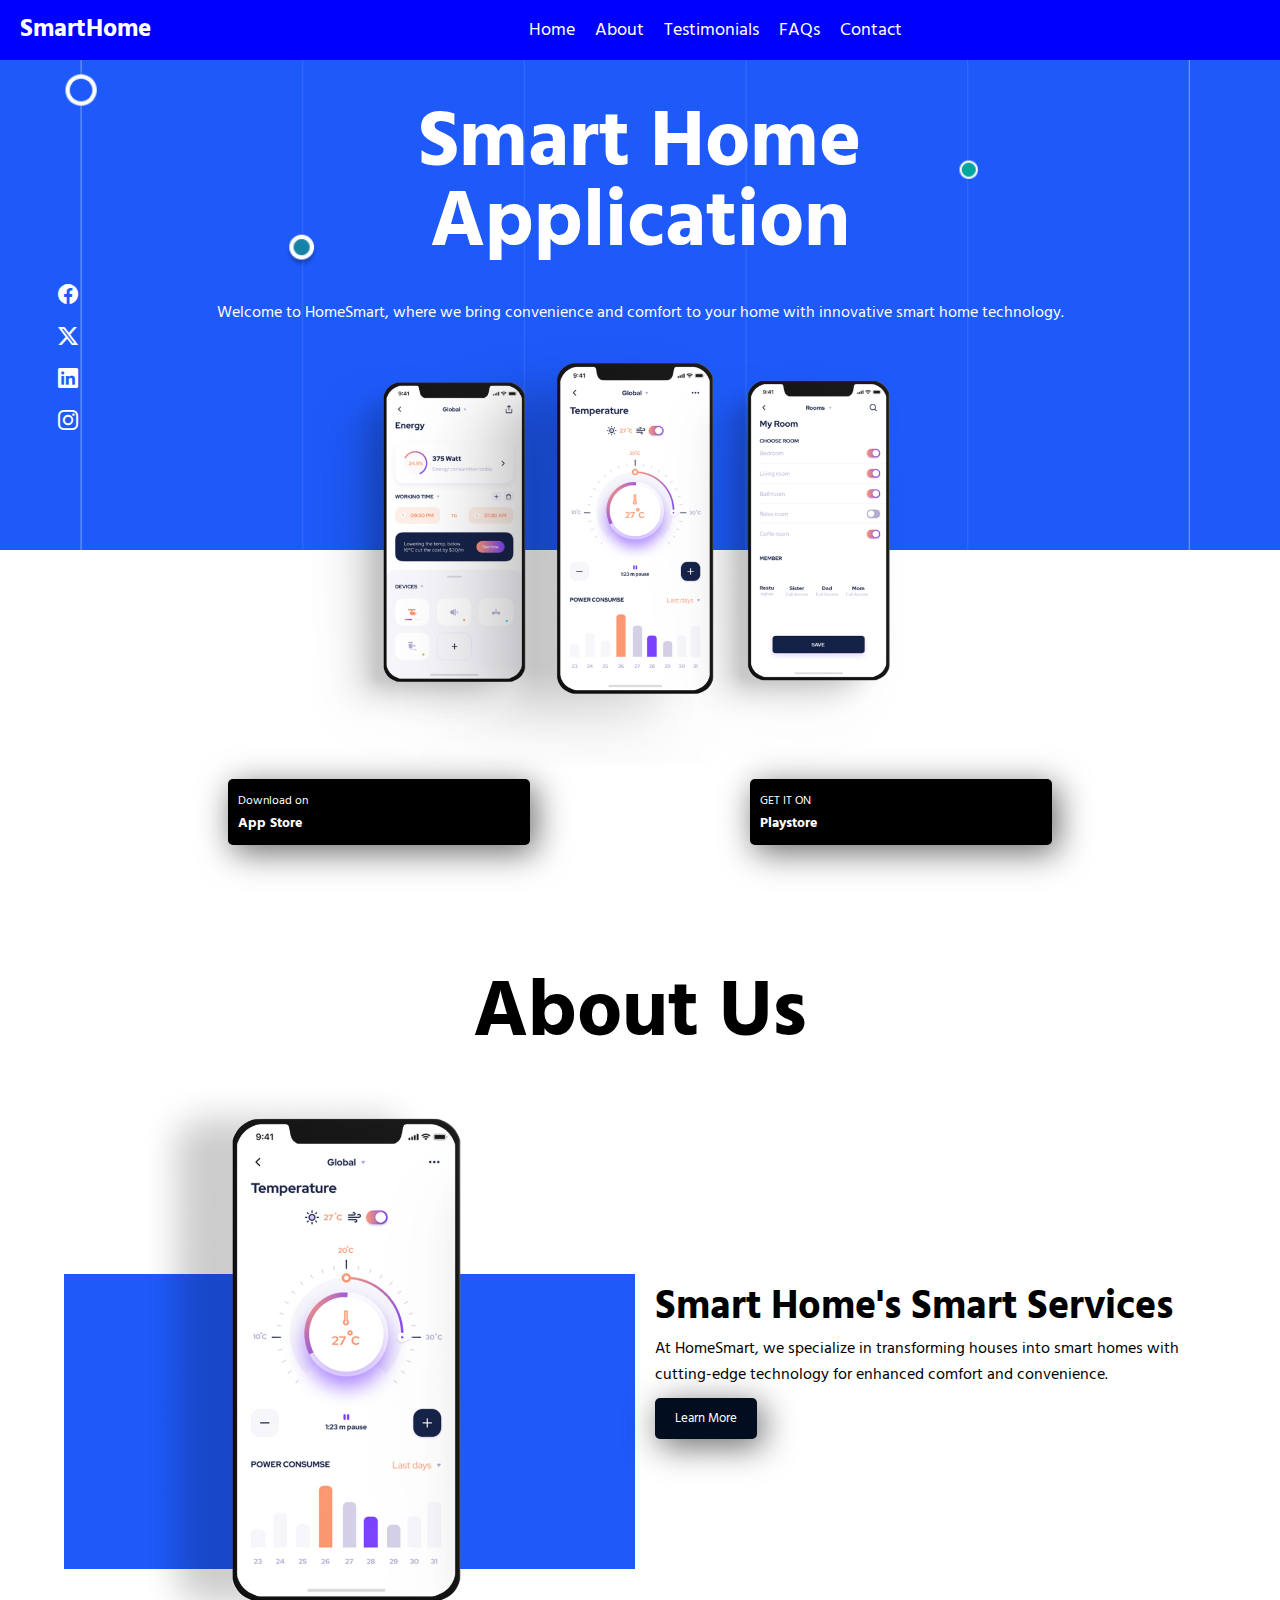
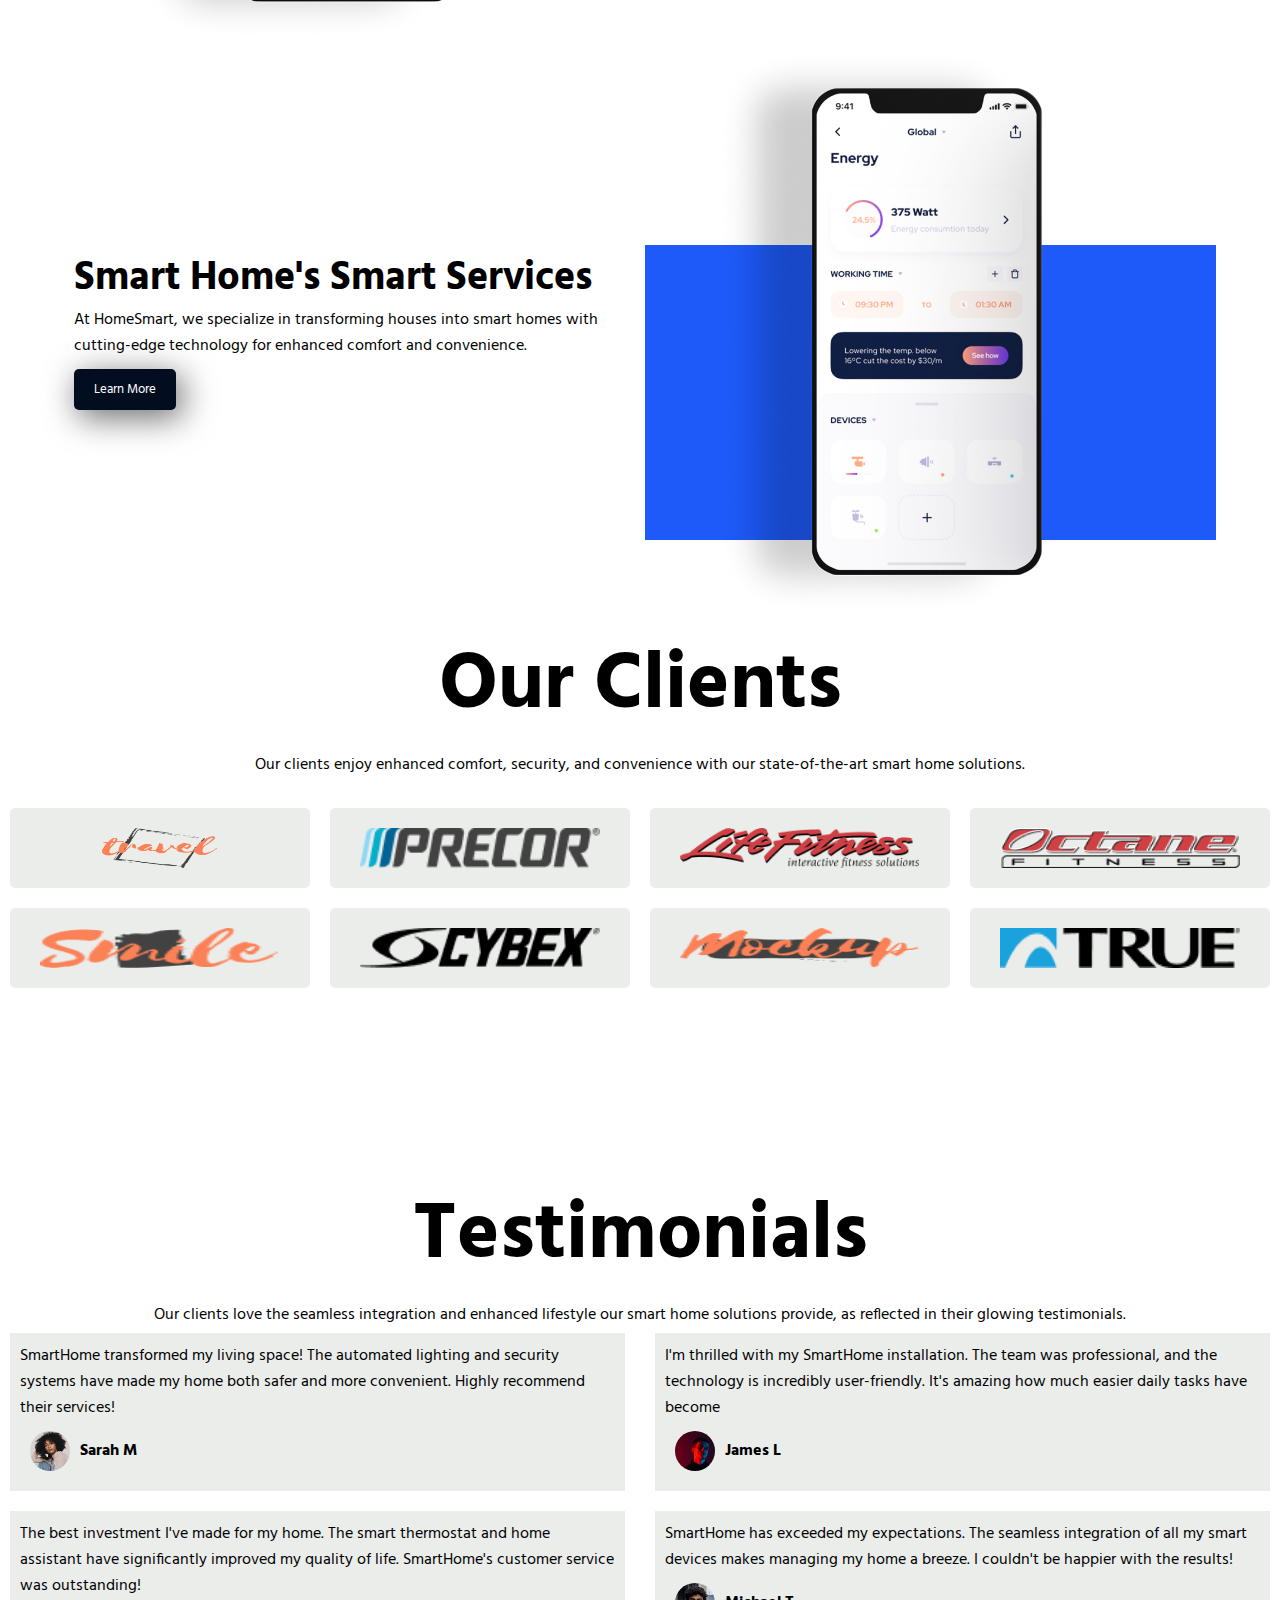
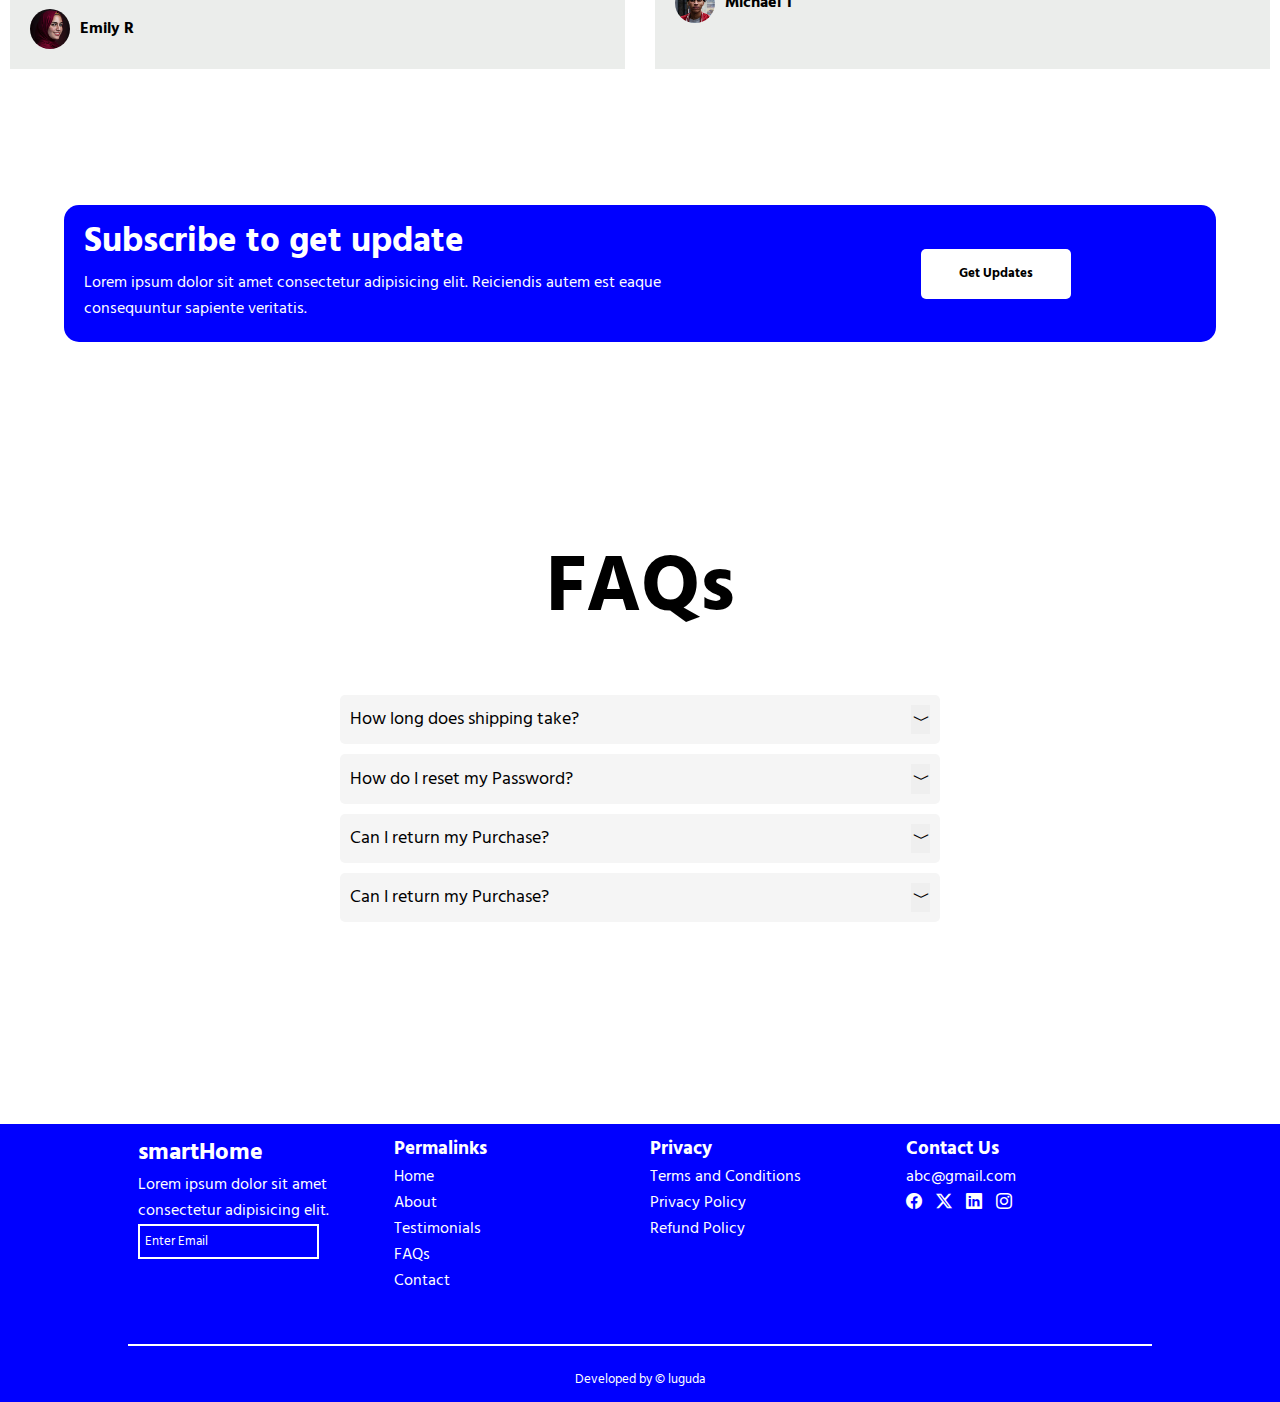
==== commit 825780c5: "Final Update (Full Responsive)" ====
--- a/index.html
+++ b/index.html
@@ -19,11 +19,8 @@
     <!--======================= NAVBAR =====================================-->
 
     <nav>
-        <div class="togle-menu">
-            <div class="logos">smartHome</div>
-            <div class="toggle-btn">
-                <i class="bi bi-list"></i>
-            </div>
+        <div class="logo">
+            <a href="index.html#home">smartHome</a>
         </div>
         <div class="nav-link container">
             <ul class="nav_links">
@@ -33,15 +30,9 @@
                 <li><a href="index.html#faq">FAQs</a></li>
                 <li><a href="contacts.html">Contact</a></li>
             </ul>
-            <div class="logo">
-                <a href="index.html#home">smartHome</a>
-            </div>
-            <div class="nav_aside">
-                <a href="">Login</a>
-                <button class="btn btn_white">
-                    <a href="">Sign Up</a>
-                </button>
-            </div>
+        </div>
+        <div class="nav_aside">
+            <i class="bi bi-list"></i>
         </div>
     </nav>
 
--- a/styles.css
+++ b/styles.css
@@ -52,7 +52,7 @@
     display: flex;
     align-items: center;
     text-align: center;
-    justify-content: center;
+    justify-content: space-between;
     z-index: 2;
     font-size: 18px;
     text-transform: capitalize;
@@ -86,7 +86,9 @@
     display: flex;
     justify-content: center;
     align-items: center;
-    margin: 10px 30px;
+    color: var(--color-white);
+    margin-right: 30px;
+    font-size: 22px;
 }
 .container{
     width: 80%;
@@ -101,36 +103,49 @@
     align-items: center;
 }
 @media screen and (min-width: 701px) {
-    .togle-menu{
+    .nav_aside{
         display: none;
     }
 }
 @media screen and (max-width: 700px) {
-    .nav-link{
+    .nav_links{
         position: absolute;
-        right: 0px;
         top: 60px;
+        right: 0;
         width: 100%;
         background: var(--primary-color);
         display: flex;
         flex-direction: column;
-        height: 300px;
+        height: 250px;
+        padding: 10px 10px;
         opacity: 0;
     }
     .showlinks{
         position: absolute;
-        right: 0px;
         top: 60px;
+        right: 0;
         width: 100%;
         background: var(--primary-color);
         display: flex;
         flex-direction: column;
-        height: 300px;
+        height: 250px;
+        padding: 10px 10px;
+        animation: cubic-bezier(0.55, 0.055, 0.675, 0.19) linear 0s alternate sun-rise;
         /* opacity: 0; */
     }
-    .nav_links{
-        display: flex;
-        flex-direction: column;
+    @keyframes sun-rise {
+  from {
+    /* pushes the sun down past the viewport */
+    transform: translateY(-110vh);
+  }
+  to {
+    /* returns the sun to its default position */
+    transform: translateY(0);
+  }
+}
+    .showlinks li{
+        padding: 8px 10px;
+        border-bottom: 1px solid var(--color-white);
     }
 }
 
